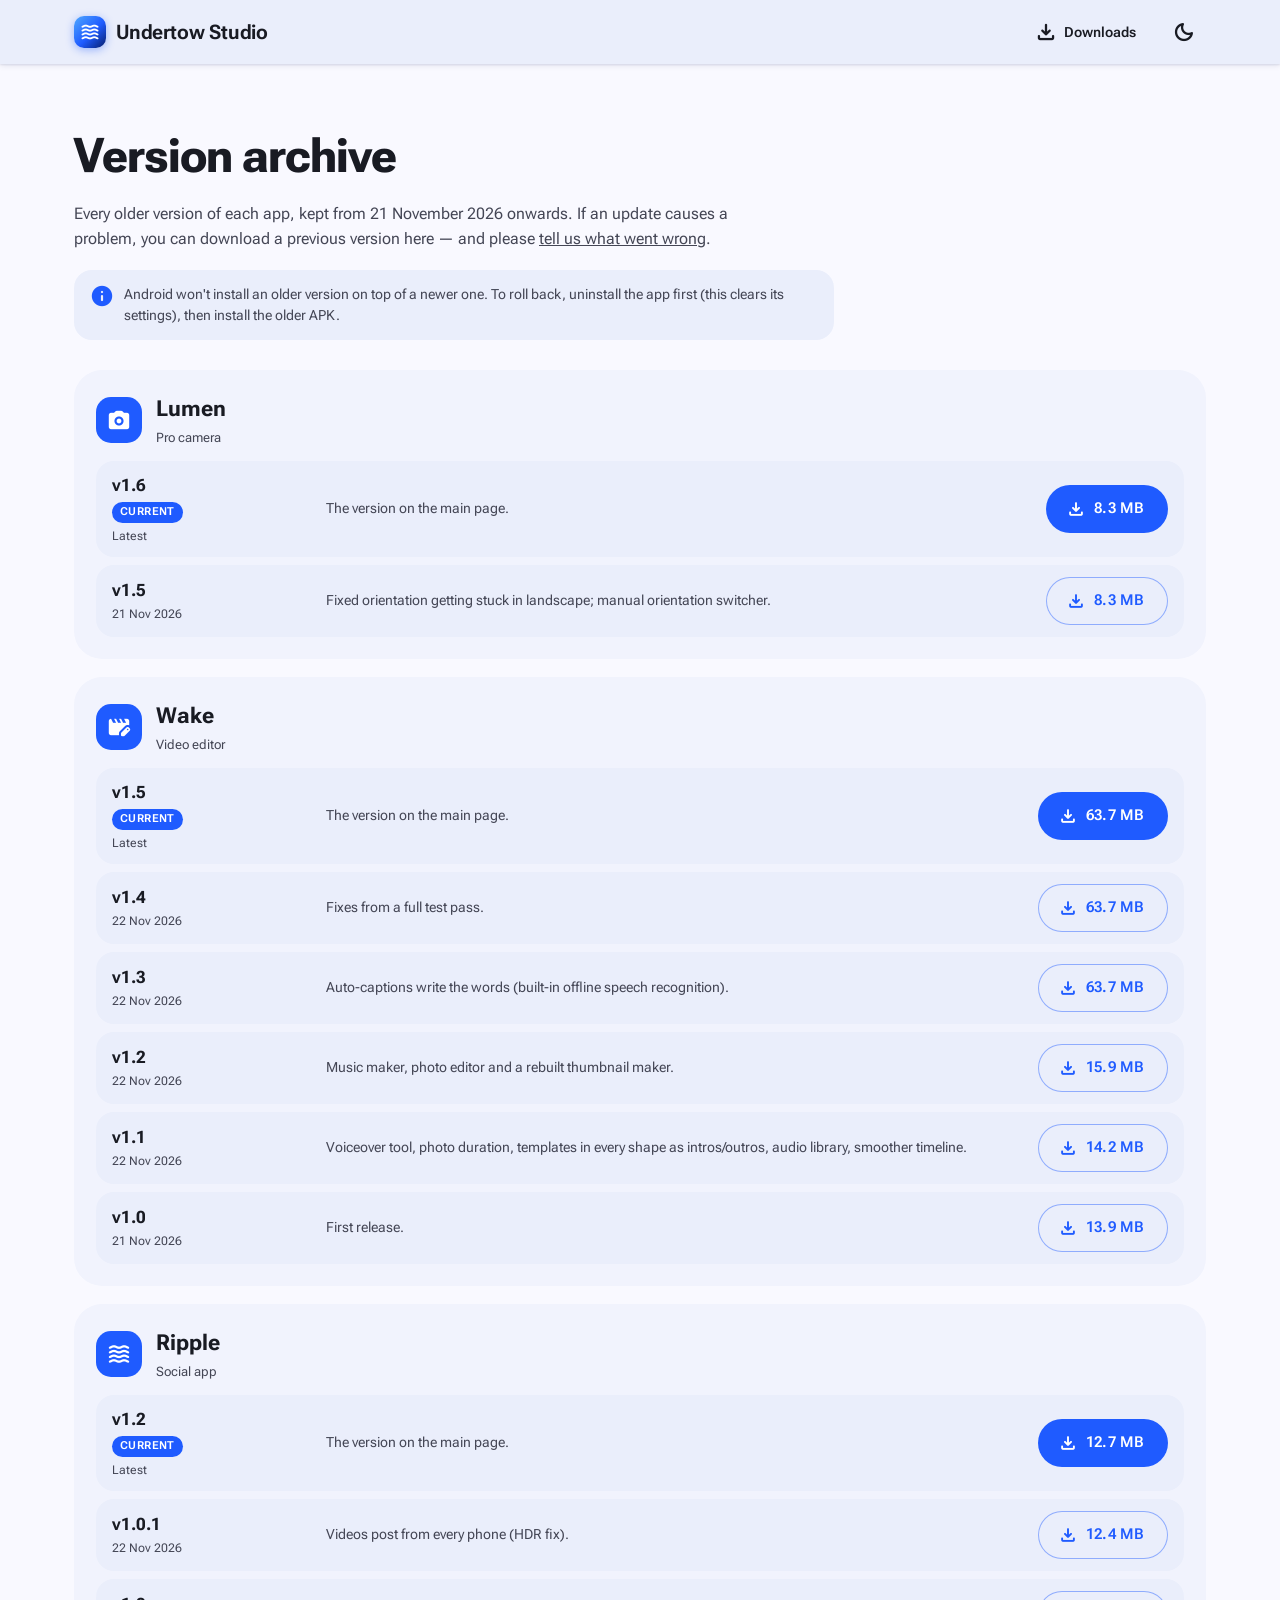
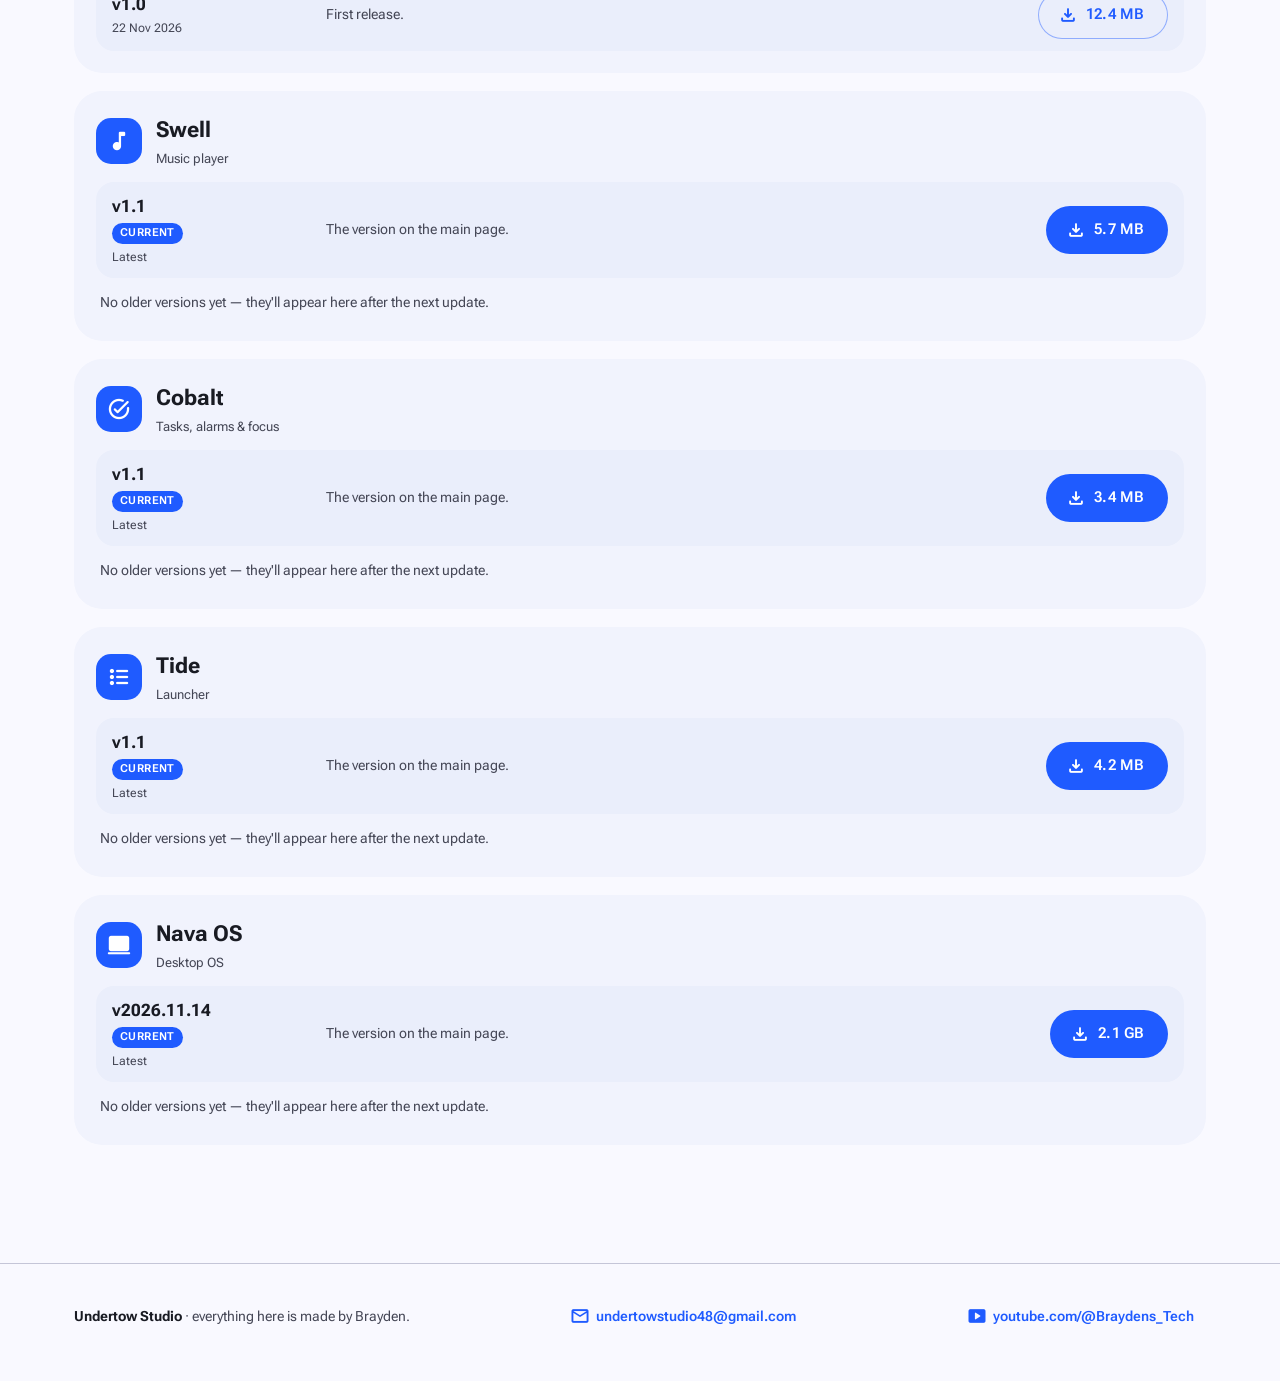
==== archive.html @ 0c1b463b "Ripple 1.2: works with Sonar (stickers, channels, Open in Sonar, Sonar message types), beta features" ====
<!doctype html>
<html lang="en">
<head>
<meta charset="utf-8">
<meta name="viewport" content="width=device-width, initial-scale=1">
<link rel="icon" href="favicon.ico" sizes="48x48">
<link rel="icon" type="image/png" sizes="192x192" href="icon-192.png">
<link rel="apple-touch-icon" href="apple-touch-icon.png">
<meta name="theme-color" content="#1f5bff">
<link rel="preconnect" href="https://fonts.googleapis.com">
<link rel="preconnect" href="https://fonts.gstatic.com" crossorigin>
<link href="https://fonts.googleapis.com/css2?family=Roboto+Flex:opsz,wght@8..144,300..800&family=Material+Symbols+Rounded:opsz,wght,FILL,GRAD@24,500,0..1,0&display=swap" rel="stylesheet">
<title>Version archive · Undertow Studio</title>
<meta name="description" content="Every older version of Undertow Studio's apps by Brayden — download a previous release if you need to roll back.">
<style>
/* ---------- Material 3 blue tokens ---------- */
:root{
  --primary:#1f5bff; --on-primary:#ffffff;
  --primary-container:#dbe1ff; --on-primary-container:#00174b;
  --secondary-container:#dce2f9; --on-secondary-container:#141b2c;
  --tertiary:#00658f;
  --surface:#f9f9ff; --surface-1:#f1f3fd; --surface-2:#eaeefb; --surface-3:#e3e8f8;
  --on-surface:#191b23; --on-surface-variant:#444655;
  --outline:#757687; --outline-variant:#c5c6d8;
  --scrim:rgba(0,10,40,.45);
  --shadow:0 1px 2px rgba(0,20,80,.10),0 2px 6px rgba(0,20,80,.08);
  --shadow-hi:0 6px 14px rgba(0,30,110,.14),0 18px 40px rgba(0,30,110,.12);
  --hero-a:#071e6b; --hero-b:#1f5bff; --hero-c:#4fa8ff;
  --ease:cubic-bezier(.2,0,0,1); --ease-emph:cubic-bezier(.05,.7,.1,1);
  color-scheme:light;
}
@media (prefers-color-scheme:dark){
  :root:not([data-theme="light"]){
    --primary:#b4c5ff; --on-primary:#002a78;
    --primary-container:#003ea8; --on-primary-container:#dbe1ff;
    --secondary-container:#3c4356; --on-secondary-container:#dce2f9;
    --tertiary:#7fd0ff;
    --surface:#11131b; --surface-1:#191b24; --surface-2:#1e2029; --surface-3:#282a34;
    --on-surface:#e2e2ee; --on-surface-variant:#c5c6d8;
    --outline:#8f90a2; --outline-variant:#444655;
    --scrim:rgba(0,0,0,.6);
    --shadow:0 1px 2px rgba(0,0,0,.4),0 2px 6px rgba(0,0,0,.3);
    --shadow-hi:0 8px 18px rgba(0,0,0,.45),0 20px 44px rgba(0,0,0,.35);
    --hero-a:#020b2e; --hero-b:#0f3bb8; --hero-c:#2a78e0;
    color-scheme:dark;
  }
}
:root[data-theme="dark"]{
  --primary:#b4c5ff; --on-primary:#002a78;
  --primary-container:#003ea8; --on-primary-container:#dbe1ff;
  --secondary-container:#3c4356; --on-secondary-container:#dce2f9;
  --tertiary:#7fd0ff;
  --surface:#11131b; --surface-1:#191b24; --surface-2:#1e2029; --surface-3:#282a34;
  --on-surface:#e2e2ee; --on-surface-variant:#c5c6d8;
  --outline:#8f90a2; --outline-variant:#444655;
  --scrim:rgba(0,0,0,.6);
  --shadow:0 1px 2px rgba(0,0,0,.4),0 2px 6px rgba(0,0,0,.3);
  --shadow-hi:0 8px 18px rgba(0,0,0,.45),0 20px 44px rgba(0,0,0,.35);
  --hero-a:#020b2e; --hero-b:#0f3bb8; --hero-c:#2a78e0;
  color-scheme:dark;
}

*{box-sizing:border-box;margin:0;padding:0}
html{scroll-behavior:smooth}
body{
  font-family:"Roboto Flex",system-ui,-apple-system,"Segoe UI",Roboto,sans-serif;
  background:var(--surface); color:var(--on-surface);
  line-height:1.5; -webkit-font-smoothing:antialiased;
  transition:background-color .4s var(--ease),color .4s var(--ease);
  overflow-x:hidden;
}
a{color:inherit}
.ms{font-family:"Material Symbols Rounded";font-weight:normal;font-style:normal;font-size:24px;line-height:1;
  display:inline-block;letter-spacing:normal;text-transform:none;white-space:nowrap;direction:ltr;
  font-variation-settings:"FILL" 0,"wght" 500,"opsz" 24;-webkit-font-smoothing:antialiased;user-select:none}
.ms.fill{font-variation-settings:"FILL" 1,"wght" 500,"opsz" 24}
.wrap{max-width:1180px;margin:0 auto;padding:0 24px}

/* ---------- Top app bar ---------- */
.appbar{position:fixed;inset:0 0 auto 0;z-index:20;height:64px;display:flex;align-items:center;
  transition:background-color .3s var(--ease),box-shadow .3s var(--ease),color .3s var(--ease);color:#fff}
.appbar.scrolled{background:var(--surface-2);color:var(--on-surface);box-shadow:var(--shadow)}
.appbar .wrap{display:flex;align-items:center;gap:12px;width:100%}
.brand{display:flex;align-items:center;gap:10px;font-weight:650;font-size:20px;letter-spacing:-.2px;text-decoration:none}
.brand-dot{width:32px;height:32px;border-radius:10px;background:linear-gradient(135deg,#4fa8ff,#1f5bff 55%,#071e6b);
  display:grid;place-items:center;color:#fff;box-shadow:0 2px 8px rgba(31,91,255,.4)}
.brand-dot .ms{font-size:20px}
.spacer{flex:1}
.icon-btn{width:44px;height:44px;border-radius:50%;border:0;background:transparent;color:inherit;cursor:pointer;
  display:grid;place-items:center;position:relative;overflow:hidden;transition:background-color .2s var(--ease)}
.icon-btn:hover{background:color-mix(in srgb,currentColor 10%,transparent)}
.icon-btn:focus-visible{outline:2px solid currentColor;outline-offset:2px}
.icon-btn .ms{transition:transform .5s var(--ease-emph)}
.icon-btn:active .ms{transform:rotate(-40deg) scale(.9)}

/* ---------- Hero ---------- */
.hero{position:relative;overflow:hidden;color:#fff;padding:136px 0 120px;
  background:linear-gradient(140deg,var(--hero-a),var(--hero-b) 58%,var(--hero-c));
  border-radius:0 0 40px 40px}
.blob{position:absolute;border-radius:50%;filter:blur(60px);opacity:.55;will-change:transform}
.blob.b1{width:420px;height:420px;background:#4fa8ff;top:-120px;right:-80px;animation:float1 16s var(--ease) infinite alternate}
.blob.b2{width:320px;height:320px;background:#7fe3ff;bottom:-140px;left:8%;opacity:.35;animation:float2 19s var(--ease) infinite alternate}
.blob.b3{width:260px;height:260px;background:#3d2bff;top:30%;left:45%;opacity:.3;animation:float3 22s var(--ease) infinite alternate}
@keyframes float1{to{transform:translate(-90px,70px) scale(1.15)}}
@keyframes float2{to{transform:translate(120px,-50px) scale(1.2)}}
@keyframes float3{to{transform:translate(-140px,40px) scale(.85)}}
.hero .wrap{position:relative}
.eyebrow{display:inline-flex;align-items:center;gap:8px;padding:6px 14px 6px 10px;border-radius:999px;
  background:rgba(255,255,255,.14);backdrop-filter:blur(10px);-webkit-backdrop-filter:blur(10px);
  border:1px solid rgba(255,255,255,.22);font-size:14px;font-weight:500}
.eyebrow .ms{font-size:18px}
.hero h1{font-size:clamp(40px,7vw,72px);line-height:1.04;letter-spacing:-1.5px;font-weight:700;margin:22px 0 16px;max-width:800px}
.hero h1 span{background:linear-gradient(90deg,#fff,#bfe2ff 60%,#7fe3ff);-webkit-background-clip:text;background-clip:text;color:transparent}
.hero p{font-size:clamp(17px,2.2vw,20px);max-width:620px;opacity:.88}
.hero-actions{display:flex;flex-wrap:wrap;gap:12px;margin-top:32px}
.stats{display:flex;flex-wrap:wrap;gap:12px 32px;margin-top:44px;font-size:14px;opacity:.9}
.stats b{display:block;font-size:28px;font-weight:700;letter-spacing:-.5px}

/* entrance animation */
.rise{opacity:0;transform:translateY(24px);animation:rise .9s var(--ease-emph) forwards}
@keyframes rise{to{opacity:1;transform:none}}
.d1{animation-delay:.05s}.d2{animation-delay:.15s}.d3{animation-delay:.25s}.d4{animation-delay:.35s}.d5{animation-delay:.45s}

/* ---------- Buttons ---------- */
.btn{--bg:var(--primary);--fg:var(--on-primary);position:relative;overflow:hidden;display:inline-flex;align-items:center;justify-content:center;gap:8px;
  height:48px;padding:0 24px 0 20px;border-radius:999px;border:0;cursor:pointer;text-decoration:none;
  background:var(--bg);color:var(--fg);font:inherit;font-size:15px;font-weight:600;letter-spacing:.1px;
  transition:box-shadow .25s var(--ease),transform .25s var(--ease),background-color .25s var(--ease);-webkit-tap-highlight-color:transparent}
.btn:hover{box-shadow:var(--shadow-hi);transform:translateY(-1px)}
.btn:active{transform:scale(.97)}
.btn:focus-visible{outline:3px solid var(--primary);outline-offset:3px}
.btn .ms{font-size:20px}
.btn.light{--bg:#fff;--fg:#0b2d9e}
.btn.glass{--bg:rgba(255,255,255,.14);--fg:#fff;border:1px solid rgba(255,255,255,.3);backdrop-filter:blur(10px);-webkit-backdrop-filter:blur(10px)}
.btn.tonal{--bg:var(--secondary-container);--fg:var(--on-secondary-container)}
.btn.text{--bg:transparent;--fg:var(--primary);padding:0 14px}
.btn.text:hover{box-shadow:none;background:color-mix(in srgb,var(--primary) 10%,transparent)}
.ripple{position:absolute;border-radius:50%;transform:scale(0);background:currentColor;opacity:.25;pointer-events:none;animation:ripple .6s var(--ease) forwards}
@keyframes ripple{to{transform:scale(2.6);opacity:0}}

/* ---------- Section + chips ---------- */
main{padding:56px 0 40px}
.section-head{display:flex;flex-wrap:wrap;align-items:flex-end;justify-content:space-between;gap:20px;margin-bottom:28px}
.section-head h2{font-size:clamp(28px,4vw,36px);letter-spacing:-.6px;font-weight:700}
.section-head p{color:var(--on-surface-variant);margin-top:4px}
.chips{display:flex;flex-wrap:wrap;gap:8px}
.chip{position:relative;overflow:hidden;display:inline-flex;align-items:center;gap:6px;height:36px;padding:0 16px;border-radius:10px;
  border:1px solid var(--outline-variant);background:transparent;color:var(--on-surface-variant);font:inherit;font-size:14px;font-weight:550;cursor:pointer;
  transition:all .3s var(--ease)}
.chip .ms{font-size:18px;width:0;margin-left:-6px;opacity:0;transition:all .3s var(--ease)}
.chip:hover{background:var(--surface-2)}
.chip[aria-pressed="true"]{background:var(--secondary-container);color:var(--on-secondary-container);border-color:transparent;padding-left:10px}
.chip[aria-pressed="true"] .ms{width:18px;margin-left:0;opacity:1}
.chip:focus-visible{outline:2px solid var(--primary);outline-offset:2px}

/* ---------- Category groups ---------- */
.group{margin-bottom:48px;transition:opacity .35s var(--ease),transform .35s var(--ease)}
.group.hide{display:none}
.group.fade{opacity:0;transform:translateY(12px)}
.group-title{display:flex;align-items:center;gap:12px;margin-bottom:6px}
.group-title .ic{width:40px;height:40px;border-radius:12px;display:grid;place-items:center;background:var(--primary-container);color:var(--on-primary-container)}
.group-title h3{font-size:22px;font-weight:650;letter-spacing:-.2px}
.group-desc{color:var(--on-surface-variant);margin:0 0 20px 52px;max-width:720px}

.grid{display:grid;grid-template-columns:repeat(auto-fill,minmax(min(100%,340px),1fr));gap:20px}

/* ---------- Cards ---------- */
.card{position:relative;display:flex;flex-direction:column;background:var(--surface-1);border-radius:28px;padding:24px;
  border:1px solid color-mix(in srgb,var(--outline-variant) 50%,transparent);
  box-shadow:var(--shadow);overflow:hidden;
  opacity:0;transform:translateY(32px) scale(.98);
  transition:opacity .7s var(--ease-emph),transform .7s var(--ease-emph),box-shadow .35s var(--ease),background-color .35s var(--ease)}
.card.in{opacity:1;transform:none}
.card.in:hover{box-shadow:var(--shadow-hi);transform:translateY(-4px);background:var(--surface-2)}
.card::before{content:"";position:absolute;inset:0 0 auto 0;height:120px;opacity:.9;pointer-events:none;
  background:radial-gradient(120% 100% at 0% 0%,color-mix(in srgb,var(--accent) 22%,transparent),transparent 70%)}
.card-top{display:flex;gap:16px;align-items:center;position:relative}
.app-icon{width:72px;height:72px;flex:none;border-radius:22px;overflow:hidden;box-shadow:0 6px 16px color-mix(in srgb,var(--accent) 35%,transparent);
  transition:transform .6s var(--ease-emph)}
.card:hover .app-icon{transform:rotate(-6deg) scale(1.06)}
.app-icon svg{display:block;width:100%;height:100%}
.card h4{font-size:24px;font-weight:700;letter-spacing:-.3px;line-height:1.15}
.byline{display:inline-flex;align-items:center;gap:6px;margin-top:6px;padding:3px 10px 3px 4px;border-radius:999px;
  background:var(--primary-container);color:var(--on-primary-container);font-size:12.5px;font-weight:600}
.byline .av{width:20px;height:20px;border-radius:50%;display:grid;place-items:center;background:var(--primary);color:var(--on-primary);font-size:11px;font-weight:800}
.tagline{position:relative;margin-top:18px;font-size:16px;font-weight:550}
.desc{position:relative;margin-top:8px;color:var(--on-surface-variant);font-size:15px}
.meta{position:relative;display:flex;flex-wrap:wrap;gap:8px;margin-top:16px}
.tag{display:inline-flex;align-items:center;gap:5px;height:28px;padding:0 10px;border-radius:8px;border:1px solid var(--outline-variant);
  font-size:12.5px;font-weight:550;color:var(--on-surface-variant)}
.tag .ms{font-size:16px}

details.feat{position:relative;margin-top:16px;border-radius:16px;background:var(--surface-3);overflow:hidden}
details.feat summary{list-style:none;cursor:pointer;display:flex;align-items:center;gap:10px;padding:12px 16px;font-weight:600;font-size:14px;user-select:none}
details.feat summary::-webkit-details-marker{display:none}
details.feat summary .chev{margin-left:auto;transition:transform .35s var(--ease)}
details.feat[open] summary .chev{transform:rotate(180deg)}
details.feat summary:focus-visible{outline:2px solid var(--primary);outline-offset:-2px;border-radius:16px}
.feat-body{display:grid;grid-template-rows:0fr;transition:grid-template-rows .4s var(--ease)}
details.feat[open] .feat-body{grid-template-rows:1fr}
.feat-body>div{overflow:hidden}
.feat ul{list-style:none;padding:0 16px 14px;display:grid;gap:8px}
.feat li{display:flex;gap:10px;font-size:14px;color:var(--on-surface-variant)}
.feat li .ms{font-size:18px;color:var(--primary);flex:none;margin-top:1px}
.feat li b{color:var(--on-surface);font-weight:600}

.card-actions{position:relative;margin-top:auto;padding-top:20px;display:flex;flex-wrap:wrap;gap:8px;align-items:center}
.card-actions .btn{flex:1 1 auto}
.size{font-size:13px;color:var(--on-surface-variant);display:flex;align-items:center;gap:4px;margin-left:4px}
.size .ms{font-size:16px}


/* Nava live preview tile */
.preview{position:relative;display:flex;align-items:center;gap:14px;margin-top:16px;padding:10px 14px 10px 10px;border-radius:18px;text-decoration:none;
  background:var(--primary-container);color:var(--on-primary-container);transition:transform .35s var(--ease-emph),box-shadow .35s var(--ease)}
.preview:hover{transform:translateY(-2px);box-shadow:var(--shadow-hi)}
.preview:focus-visible{outline:3px solid var(--primary);outline-offset:3px}
.pv-screen{position:relative;flex:none;width:96px;height:60px;border-radius:10px;overflow:hidden;
  background:radial-gradient(at 15% 20%,#7ff0dc,transparent 55%),radial-gradient(at 85% 25%,#b69cf7,transparent 55%),radial-gradient(at 55% 100%,#5fd0e8,transparent 55%),#1b5f68}
.pv-screen span{position:absolute;background:rgba(255,255,255,.4);border:1px solid rgba(255,255,255,.6);backdrop-filter:blur(4px)}
.pv-bar{left:4px;right:4px;top:4px;height:7px;border-radius:4px}
.pv-win{left:14px;top:16px;width:46px;height:28px;border-radius:6px;animation:pvwin 4s var(--ease-emph) infinite}
.pv-dock{left:50%;bottom:4px;transform:translateX(-50%);display:flex;gap:2px;padding:2px 3px;border-radius:5px}
.pv-dock i{width:5px;height:5px;border-radius:2px;background:rgba(255,255,255,.9)}
@keyframes pvwin{0%,15%{transform:none}45%,65%{transform:translate(22px,-2px)}95%,100%{transform:none}}
.pv-text{display:flex;flex-direction:column;min-width:0}
.pv-text b{font-size:15px}
.pv-text small{font-size:12.5px;opacity:.8}
.pv-go{margin-left:auto;transition:transform .35s var(--ease-emph)}
.preview:hover .pv-go{transform:translate(2px,-2px)}
/* ---------- Help section ---------- */
.help{display:grid;grid-template-columns:repeat(auto-fit,minmax(min(100%,300px),1fr));gap:20px;margin-top:8px}
.help-card{background:var(--surface-2);border-radius:24px;padding:22px;opacity:0;transform:translateY(24px);transition:opacity .7s var(--ease-emph),transform .7s var(--ease-emph)}
.help-card.in{opacity:1;transform:none}
.help-card h4{display:flex;align-items:center;gap:10px;font-size:17px;margin-bottom:12px}
.help-card h4 .ms{color:var(--primary)}
.help-card ol{padding-left:20px;color:var(--on-surface-variant);font-size:14.5px;display:grid;gap:6px}
.help-card code{font-family:ui-monospace,"JetBrains Mono",monospace;font-size:13px;background:var(--surface-3);padding:1px 6px;border-radius:6px;color:var(--on-surface)}

footer{margin-top:40px;padding:36px 0 48px;border-top:1px solid var(--outline-variant);color:var(--on-surface-variant);font-size:14px}
footer .wrap{display:flex;flex-wrap:wrap;justify-content:space-between;gap:12px;align-items:center}
footer b{color:var(--on-surface)}
.yt-link{display:inline-flex;align-items:center;gap:6px;text-decoration:none;color:var(--primary);font-weight:600;border-radius:999px;padding:6px 12px;transition:background-color .2s var(--ease)}
.yt-link:hover{background:color-mix(in srgb,var(--primary) 10%,transparent)}
.yt-link .ms{font-size:20px}

/* ---------- Snackbar ---------- */
.snackbar{position:fixed;left:50%;bottom:24px;z-index:40;display:flex;align-items:center;gap:12px;min-height:48px;max-width:calc(100% - 32px);
  padding:12px 20px 12px 16px;border-radius:12px;background:#2e3038;color:#eff0fa;box-shadow:var(--shadow-hi);font-size:14.5px;
  transform:translate(-50%,140%);opacity:0;transition:transform .45s var(--ease-emph),opacity .3s var(--ease)}
.snackbar.show{transform:translate(-50%,0);opacity:1}
.snackbar .ms{color:#b4c5ff}

.to-top{position:fixed;right:20px;bottom:20px;z-index:30;width:56px;height:56px;border-radius:16px;border:0;cursor:pointer;
  background:var(--primary-container);color:var(--on-primary-container);box-shadow:var(--shadow-hi);display:grid;place-items:center;
  transform:scale(0) rotate(-90deg);transition:transform .4s var(--ease-emph)}
.to-top.show{transform:none}
.to-top:hover{filter:brightness(1.05)}

@media (max-width:600px){
  .wrap{padding:0 16px}
  .hero{padding:112px 0 84px;border-radius:0 0 28px 28px}
  .group-desc{margin-left:0}
  .card{padding:20px;border-radius:24px}
  .app-icon{width:60px;height:60px;border-radius:18px}
  .card h4{font-size:21px}
}
@media (prefers-reduced-motion:reduce){
  *,*::before,*::after{animation-duration:.01ms!important;animation-iteration-count:1!important;transition-duration:.01ms!important}
  .rise,.card,.help-card{opacity:1;transform:none}
}

/* ---------- Feedback ---------- */
details.feat.fb{background:var(--surface-2)}
details.feat.fb summary>.ms:first-child{color:var(--primary)}
.fb-form{display:grid;gap:10px;padding:0 16px 16px}
.fb-kinds{display:flex;gap:6px;flex-wrap:wrap}
.fb-chip{border:1px solid color-mix(in srgb,var(--on-surface-variant) 35%,transparent);border-radius:999px;padding:6px 12px;font:inherit;font-size:13px;font-weight:500;background:transparent;color:var(--on-surface);cursor:pointer;transition:background .2s,color .2s}
.fb-chip[aria-pressed="true"]{background:var(--primary);color:var(--on-primary);border-color:transparent}
.fb-form textarea,.fb-form input{width:100%;box-sizing:border-box;border-radius:12px;border:1px solid color-mix(in srgb,var(--on-surface-variant) 30%,transparent);background:var(--surface);color:var(--on-surface);padding:10px 12px;font:inherit;font-size:14px}
.fb-form textarea{min-height:96px;resize:vertical}
.fb-form textarea:focus,.fb-form input:focus{outline:2px solid var(--primary);outline-offset:0;border-color:transparent}
.fb-form .btn{justify-self:start}
.fb-note{font-size:12px;color:var(--on-surface-variant);line-height:1.45}
.fb-note a{color:var(--primary)}
/* ---------- App bar link ---------- */
.nav-link{display:inline-flex;align-items:center;gap:6px;padding:8px 14px;border-radius:999px;color:inherit;text-decoration:none;font-weight:600;font-size:14px;transition:background .2s}
.nav-link:hover{background:color-mix(in srgb,var(--primary) 12%,transparent)}
@media (max-width:520px){.nav-link .lbl{display:none}}
</style>
<style>
.arch{padding:120px 0 60px}
.arch h1{font-size:clamp(32px,5vw,48px);letter-spacing:-1px;margin-bottom:10px}
.arch .lead{color:var(--on-surface-variant);max-width:680px;line-height:1.55;margin-bottom:8px}
.arch .tip{display:flex;gap:10px;align-items:flex-start;background:var(--surface-2);border-radius:18px;padding:14px 16px;margin:18px 0 30px;color:var(--on-surface-variant);font-size:14px;line-height:1.5;max-width:760px}
.arch .tip .ms{color:var(--primary)}
.app{background:var(--surface-1);border-radius:28px;padding:22px;margin-bottom:18px}
.app-head{display:flex;gap:14px;align-items:center;margin-bottom:12px}
.app-head .ic{width:46px;height:46px;border-radius:15px;display:grid;place-items:center;background:var(--primary);color:var(--on-primary)}
.app-head h3{font-size:22px}
.app-head .kind{color:var(--on-surface-variant);font-size:13px}
.app ul{list-style:none;padding:0;display:grid;gap:8px}
.ver{display:grid;grid-template-columns:200px 1fr auto;gap:14px;align-items:center;background:var(--surface-2);border-radius:18px;padding:12px 16px}
.ver .v{display:flex;flex-direction:column;gap:2px}
.ver .v b{font-size:17px}
.ver .d{font-size:12px;color:var(--on-surface-variant)}
.ver .cur{align-self:flex-start;font-size:11px;font-weight:700;letter-spacing:.4px;text-transform:uppercase;background:var(--primary);color:var(--on-primary);border-radius:999px;padding:2px 8px;margin:2px 0}
.ver p{color:var(--on-surface-variant);font-size:14px}
.btn.ghost{background:transparent;color:var(--primary);box-shadow:inset 0 0 0 1px color-mix(in srgb,var(--primary) 45%,transparent)}
.empty{color:var(--on-surface-variant);font-size:14px;padding:6px 4px}
@media (max-width:640px){.ver{grid-template-columns:1fr}.ver .btn{justify-self:start}}
</style>
</head>
<body>
<header class="appbar scrolled" id="appbar">
  <div class="wrap">
    <a class="brand" href="index.html"><span class="brand-dot"><span class="ms fill">waves</span></span>Undertow Studio</a>
    <div class="spacer"></div>
    <a class="nav-link" href="index.html#downloads"><span class="ms">download</span><span class="lbl">Downloads</span></a>
    <button class="icon-btn" id="themeBtn" aria-label="Toggle dark mode" title="Toggle dark mode"><span class="ms" id="themeIcon">dark_mode</span></button>
  </div>
</header>
<main class="arch">
  <div class="wrap">
    <h1>Version archive</h1>
    <p class="lead">Every older version of each app, kept from 21 November 2026 onwards. If an update causes a problem, you can download a previous version here — and please <a href="mailto:undertowstudio48@gmail.com">tell us what went wrong</a>.</p>
    <div class="tip"><span class="ms fill">info</span><span>Android won't install an older version on top of a newer one. To roll back, uninstall the app first (this clears its settings), then install the older APK.</span></div>
    <section class="app">
      <div class="app-head"><span class="ic"><span class="ms fill">photo_camera</span></span><div><h3>Lumen</h3><span class="kind">Pro camera</span></div></div>
      <ul>
        <li class="ver">
          <div class="v"><b>v1.6</b><span class="cur">Current</span><span class="d">Latest</span></div>
          <p>The version on the main page.</p>
          <a class="btn dl" href="Lumen.apk" download><span class="ms">download</span>8.3 MB</a>
        </li>
        <li class="ver">
          <div class="v"><b>v1.5</b><span class="d">21 Nov 2026</span></div>
          <p>Fixed orientation getting stuck in landscape; manual orientation switcher.</p>
          <a class="btn ghost" href="archive/Lumen-1.5.apk" download><span class="ms">download</span>8.3 MB</a>
        </li>
      </ul>
    </section>
    <section class="app">
      <div class="app-head"><span class="ic"><span class="ms fill">movie_edit</span></span><div><h3>Wake</h3><span class="kind">Video editor</span></div></div>
      <ul>
        <li class="ver">
          <div class="v"><b>v1.5</b><span class="cur">Current</span><span class="d">Latest</span></div>
          <p>The version on the main page.</p>
          <a class="btn dl" href="Wake.apk" download><span class="ms">download</span>63.7 MB</a>
        </li>
        <li class="ver">
          <div class="v"><b>v1.4</b><span class="d">22 Nov 2026</span></div>
          <p>Fixes from a full test pass.</p>
          <a class="btn ghost" href="archive/Wake-1.4.apk" download><span class="ms">download</span>63.7 MB</a>
        </li>
        <li class="ver">
          <div class="v"><b>v1.3</b><span class="d">22 Nov 2026</span></div>
          <p>Auto-captions write the words (built-in offline speech recognition).</p>
          <a class="btn ghost" href="archive/Wake-1.3.apk" download><span class="ms">download</span>63.7 MB</a>
        </li>
        <li class="ver">
          <div class="v"><b>v1.2</b><span class="d">22 Nov 2026</span></div>
          <p>Music maker, photo editor and a rebuilt thumbnail maker.</p>
          <a class="btn ghost" href="archive/Wake-1.2.apk" download><span class="ms">download</span>15.9 MB</a>
        </li>
        <li class="ver">
          <div class="v"><b>v1.1</b><span class="d">22 Nov 2026</span></div>
          <p>Voiceover tool, photo duration, templates in every shape as intros/outros, audio library, smoother timeline.</p>
          <a class="btn ghost" href="archive/Wake-1.1.apk" download><span class="ms">download</span>14.2 MB</a>
        </li>
        <li class="ver">
          <div class="v"><b>v1.0</b><span class="d">21 Nov 2026</span></div>
          <p>First release.</p>
          <a class="btn ghost" href="archive/Wake-1.0.apk" download><span class="ms">download</span>13.9 MB</a>
        </li>
      </ul>
    </section>
    <section class="app">
      <div class="app-head"><span class="ic"><span class="ms fill">waves</span></span><div><h3>Ripple</h3><span class="kind">Social app</span></div></div>
      <ul>
        <li class="ver">
          <div class="v"><b>v1.2</b><span class="cur">Current</span><span class="d">Latest</span></div>
          <p>The version on the main page.</p>
          <a class="btn dl" href="Ripple.apk" download><span class="ms">download</span>12.7 MB</a>
        </li>
        <li class="ver">
          <div class="v"><b>v1.0.1</b><span class="d">22 Nov 2026</span></div>
          <p>Videos post from every phone (HDR fix).</p>
          <a class="btn ghost" href="archive/Ripple-1.0.1.apk" download><span class="ms">download</span>12.4 MB</a>
        </li>
        <li class="ver">
          <div class="v"><b>v1.0</b><span class="d">22 Nov 2026</span></div>
          <p>First release.</p>
          <a class="btn ghost" href="archive/Ripple-1.0.apk" download><span class="ms">download</span>12.4 MB</a>
        </li>
      </ul>
    </section>
    <section class="app">
      <div class="app-head"><span class="ic"><span class="ms fill">music_note</span></span><div><h3>Swell</h3><span class="kind">Music player</span></div></div>
      <ul>
        <li class="ver">
          <div class="v"><b>v1.1</b><span class="cur">Current</span><span class="d">Latest</span></div>
          <p>The version on the main page.</p>
          <a class="btn dl" href="Swell.apk" download><span class="ms">download</span>5.7 MB</a>
        </li>
        <li class="empty">No older versions yet — they'll appear here after the next update.</li>
      </ul>
    </section>
    <section class="app">
      <div class="app-head"><span class="ic"><span class="ms fill">task_alt</span></span><div><h3>Cobalt</h3><span class="kind">Tasks, alarms & focus</span></div></div>
      <ul>
        <li class="ver">
          <div class="v"><b>v1.1</b><span class="cur">Current</span><span class="d">Latest</span></div>
          <p>The version on the main page.</p>
          <a class="btn dl" href="Cobalt.apk" download><span class="ms">download</span>3.4 MB</a>
        </li>
        <li class="empty">No older versions yet — they'll appear here after the next update.</li>
      </ul>
    </section>
    <section class="app">
      <div class="app-head"><span class="ic"><span class="ms fill">format_list_bulleted</span></span><div><h3>Tide</h3><span class="kind">Launcher</span></div></div>
      <ul>
        <li class="ver">
          <div class="v"><b>v1.1</b><span class="cur">Current</span><span class="d">Latest</span></div>
          <p>The version on the main page.</p>
          <a class="btn dl" href="Tide.apk" download><span class="ms">download</span>4.2 MB</a>
        </li>
        <li class="empty">No older versions yet — they'll appear here after the next update.</li>
      </ul>
    </section>
    <section class="app">
      <div class="app-head"><span class="ic"><span class="ms fill">computer</span></span><div><h3>Nava OS</h3><span class="kind">Desktop OS</span></div></div>
      <ul>
        <li class="ver">
          <div class="v"><b>v2026.11.14</b><span class="cur">Current</span><span class="d">Latest</span></div>
          <p>The version on the main page.</p>
          <a class="btn dl" href="https://github.com/1tekno4884-sketch/undertow-studio/releases/download/nava-os-2026.11.14/nava-os-2026.11.14-x86_64.iso.xz" download><span class="ms">download</span>2.1 GB</a>
        </li>
        <li class="empty">No older versions yet — they'll appear here after the next update.</li>
      </ul>
    </section>
  </div>
</main>
<footer>
  <div class="wrap">
    <span><b>Undertow Studio</b> &middot; everything here is made by Brayden.</span>
    <a class="yt-link" href="mailto:undertowstudio48@gmail.com"><span class="ms">mail</span>undertowstudio48@gmail.com</a>
    <a class="yt-link" href="https://www.youtube.com/@Braydens_Tech" target="_blank" rel="noopener"><span class="ms fill">smart_display</span>youtube.com/@Braydens_Tech</a>
  </div>
</footer>
<script>
(function(){
  var root=document.documentElement, icon=document.getElementById('themeIcon');
  function store(k,v){try{if(v===undefined)return localStorage.getItem(k);localStorage.setItem(k,v)}catch(e){return null}}
  function isDark(){var t=root.getAttribute('data-theme');if(t)return t==='dark';return matchMedia('(prefers-color-scheme: dark)').matches}
  var saved=store('tekno-theme'); if(saved==='dark'||saved==='light')root.setAttribute('data-theme',saved);
  function sync(){icon.textContent=isDark()?'light_mode':'dark_mode'} sync();
  document.getElementById('themeBtn').addEventListener('click',function(){var d=!isDark();root.setAttribute('data-theme',d?'dark':'light');store('tekno-theme',d?'dark':'light');sync()});
})();
</script>
</body>
</html>
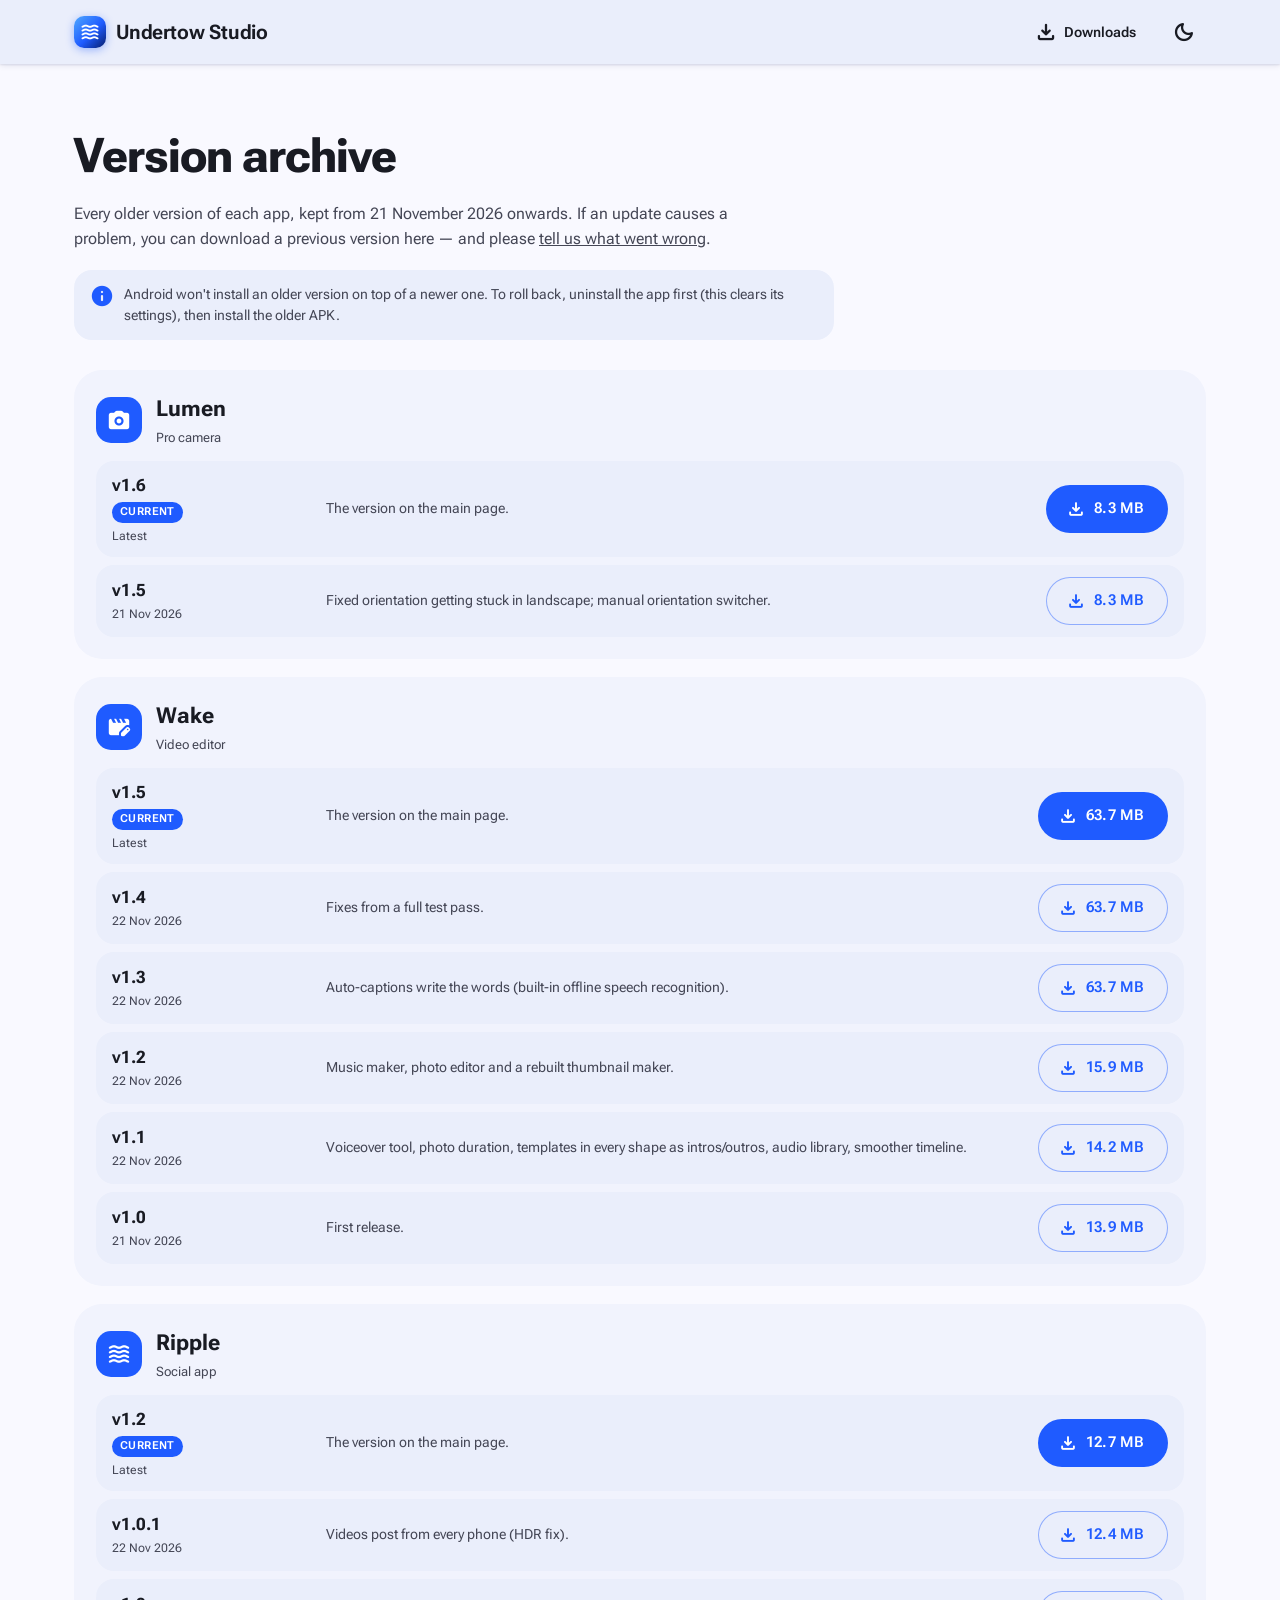
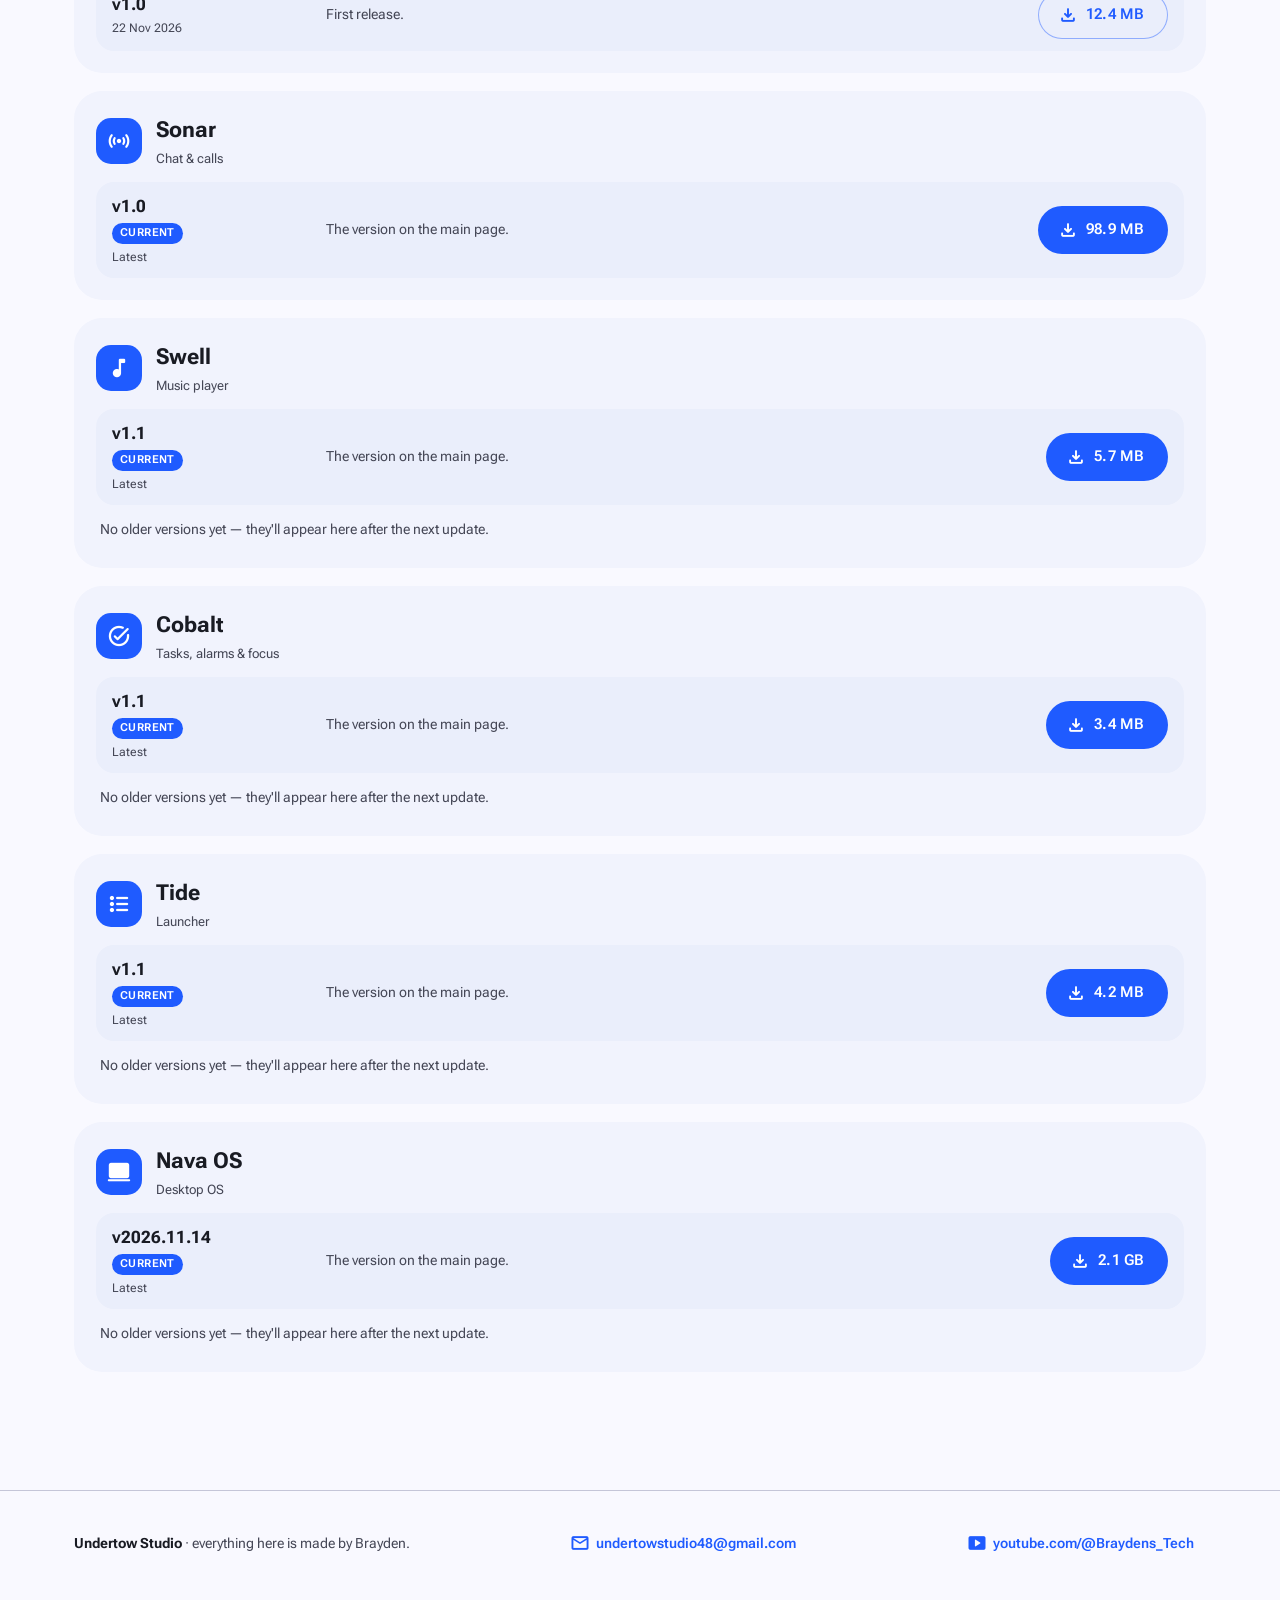
==== commit 638e88f0: "Add Sonar v1.0 (chat + calls for Ripple accounts, 98.9 MB, Sonar on the web link) Co-Authored-By: Cl" ====
--- a/archive.html
+++ b/archive.html
@@ -396,6 +396,16 @@
       </ul>
     </section>
     <section class="app">
+      <div class="app-head"><span class="ic"><span class="ms fill">sensors</span></span><div><h3>Sonar</h3><span class="kind">Chat &amp; calls</span></div></div>
+      <ul>
+        <li class="ver">
+          <div class="v"><b>v1.0</b><span class="cur">Current</span><span class="d">Latest</span></div>
+          <p>The version on the main page.</p>
+          <a class="btn dl" href="Sonar.apk" download><span class="ms">download</span>98.9 MB</a>
+        </li>
+      </ul>
+    </section>
+    <section class="app">
       <div class="app-head"><span class="ic"><span class="ms fill">music_note</span></span><div><h3>Swell</h3><span class="kind">Music player</span></div></div>
       <ul>
         <li class="ver">
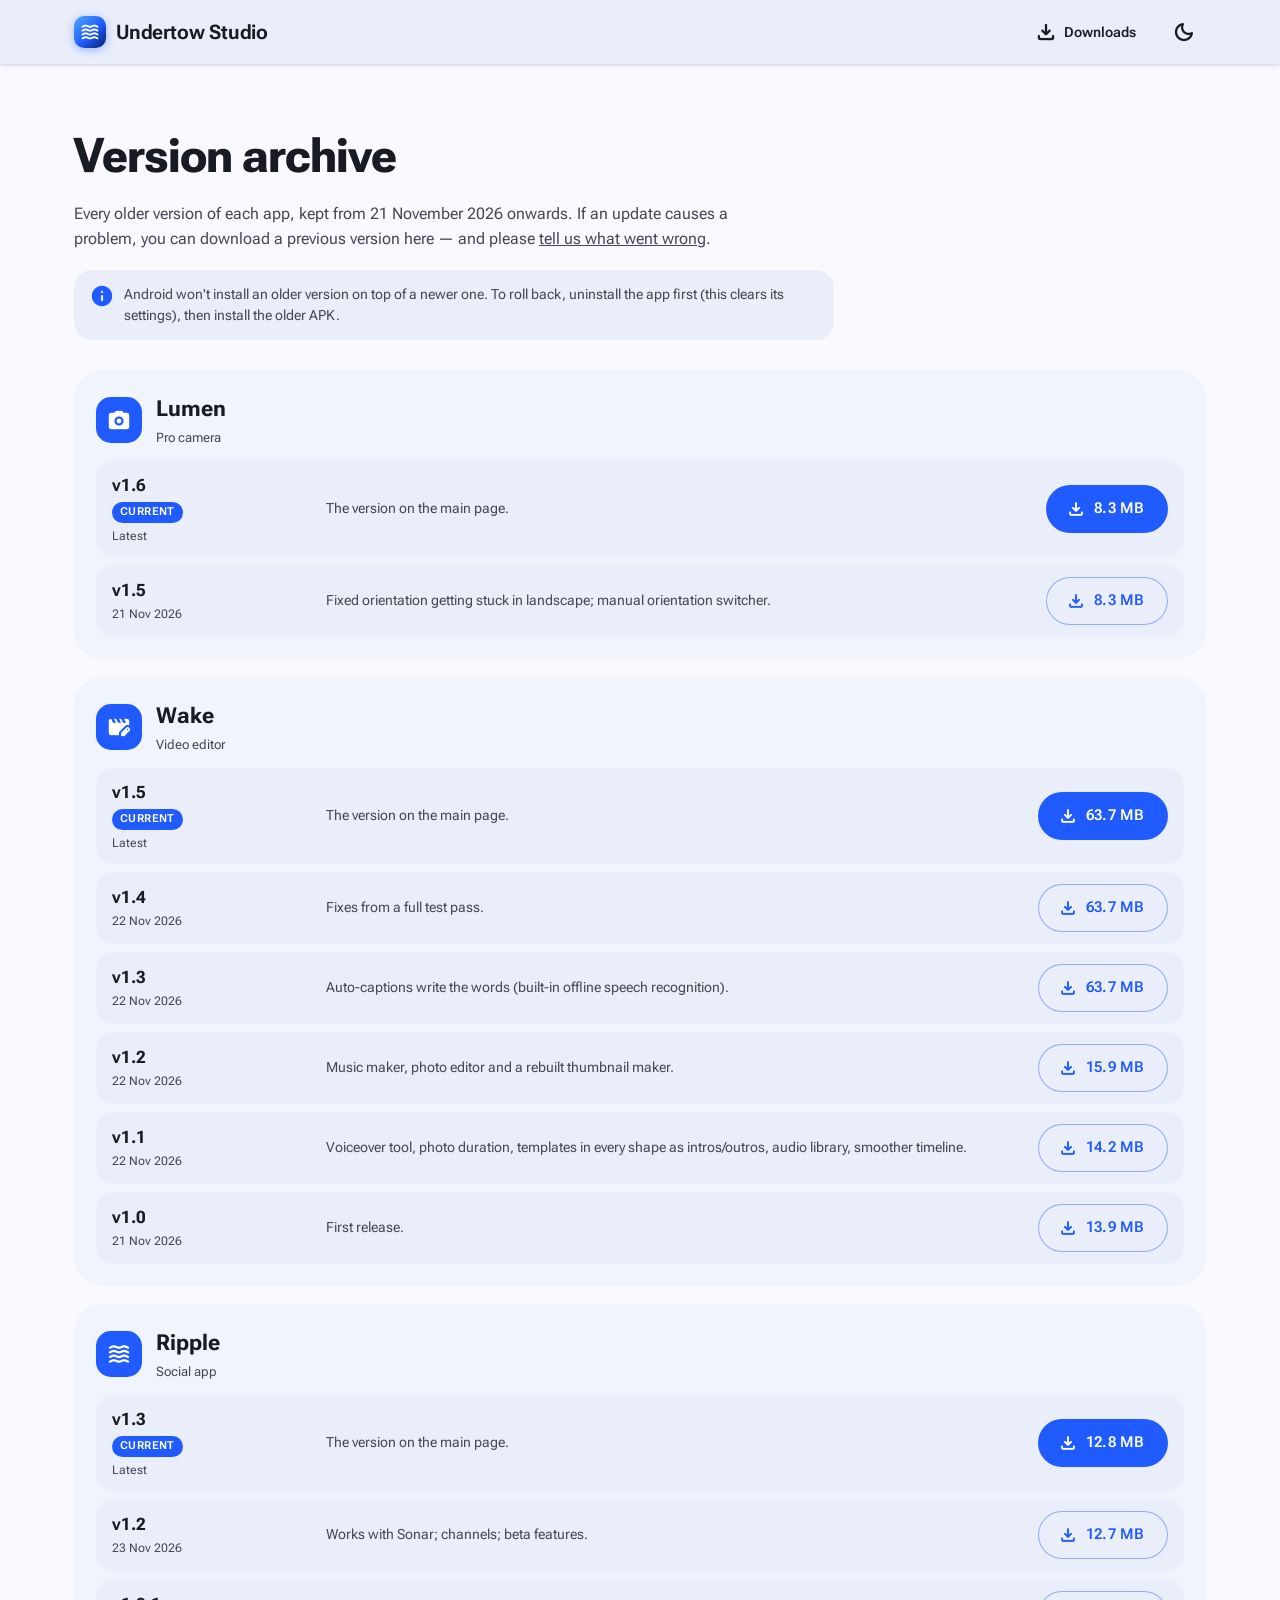
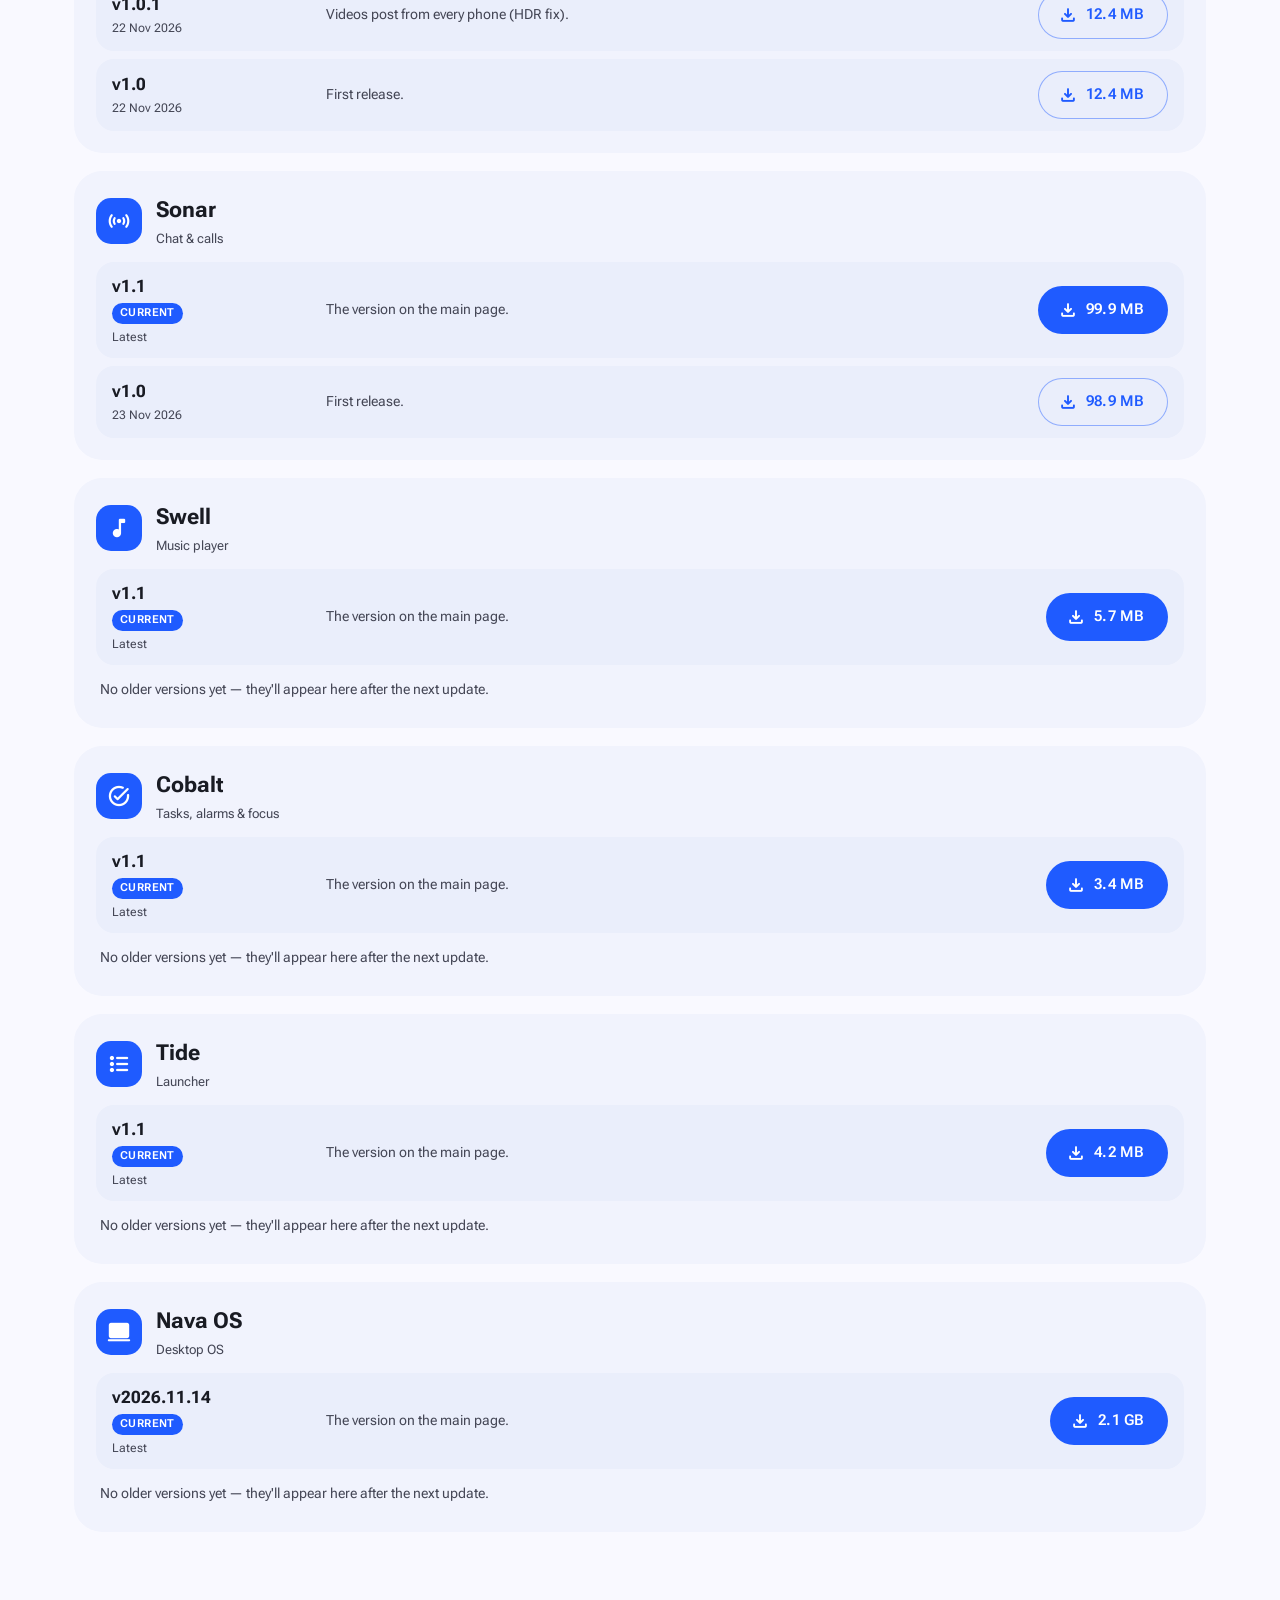
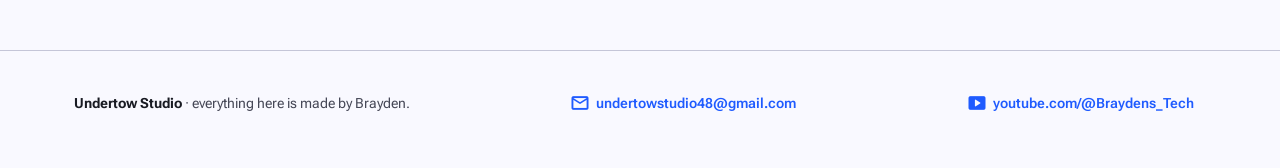
==== commit 37c13cf3: "Sonar 1.1 (download as GitHub Release asset; 1.0 archived) + Ripple 1.3 (1.2 archived) Co-Authored-B" ====
--- a/archive.html
+++ b/archive.html
@@ -379,9 +379,14 @@
       <div class="app-head"><span class="ic"><span class="ms fill">waves</span></span><div><h3>Ripple</h3><span class="kind">Social app</span></div></div>
       <ul>
         <li class="ver">
-          <div class="v"><b>v1.2</b><span class="cur">Current</span><span class="d">Latest</span></div>
-          <p>The version on the main page.</p>
-          <a class="btn dl" href="Ripple.apk" download><span class="ms">download</span>12.7 MB</a>
+          <div class="v"><b>v1.3</b><span class="cur">Current</span><span class="d">Latest</span></div>
+          <p>The version on the main page.</p>
+          <a class="btn dl" href="Ripple.apk" download><span class="ms">download</span>12.8 MB</a>
+        </li>
+        <li class="ver">
+          <div class="v"><b>v1.2</b><span class="d">23 Nov 2026</span></div>
+          <p>Works with Sonar; channels; beta features.</p>
+          <a class="btn ghost" href="archive/Ripple-1.2.apk" download><span class="ms">download</span>12.7 MB</a>
         </li>
         <li class="ver">
           <div class="v"><b>v1.0.1</b><span class="d">22 Nov 2026</span></div>
@@ -399,9 +404,14 @@
       <div class="app-head"><span class="ic"><span class="ms fill">sensors</span></span><div><h3>Sonar</h3><span class="kind">Chat &amp; calls</span></div></div>
       <ul>
         <li class="ver">
-          <div class="v"><b>v1.0</b><span class="cur">Current</span><span class="d">Latest</span></div>
-          <p>The version on the main page.</p>
-          <a class="btn dl" href="Sonar.apk" download><span class="ms">download</span>98.9 MB</a>
+          <div class="v"><b>v1.1</b><span class="cur">Current</span><span class="d">Latest</span></div>
+          <p>The version on the main page.</p>
+          <a class="btn dl" href="https://github.com/1tekno4884-sketch/undertow-studio/releases/download/sonar-1.1/Sonar.apk"><span class="ms">download</span>99.9 MB</a>
+        </li>
+        <li class="ver">
+          <div class="v"><b>v1.0</b><span class="d">23 Nov 2026</span></div>
+          <p>First release.</p>
+          <a class="btn ghost" href="archive/Sonar-1.0.apk" download><span class="ms">download</span>98.9 MB</a>
         </li>
       </ul>
     </section>
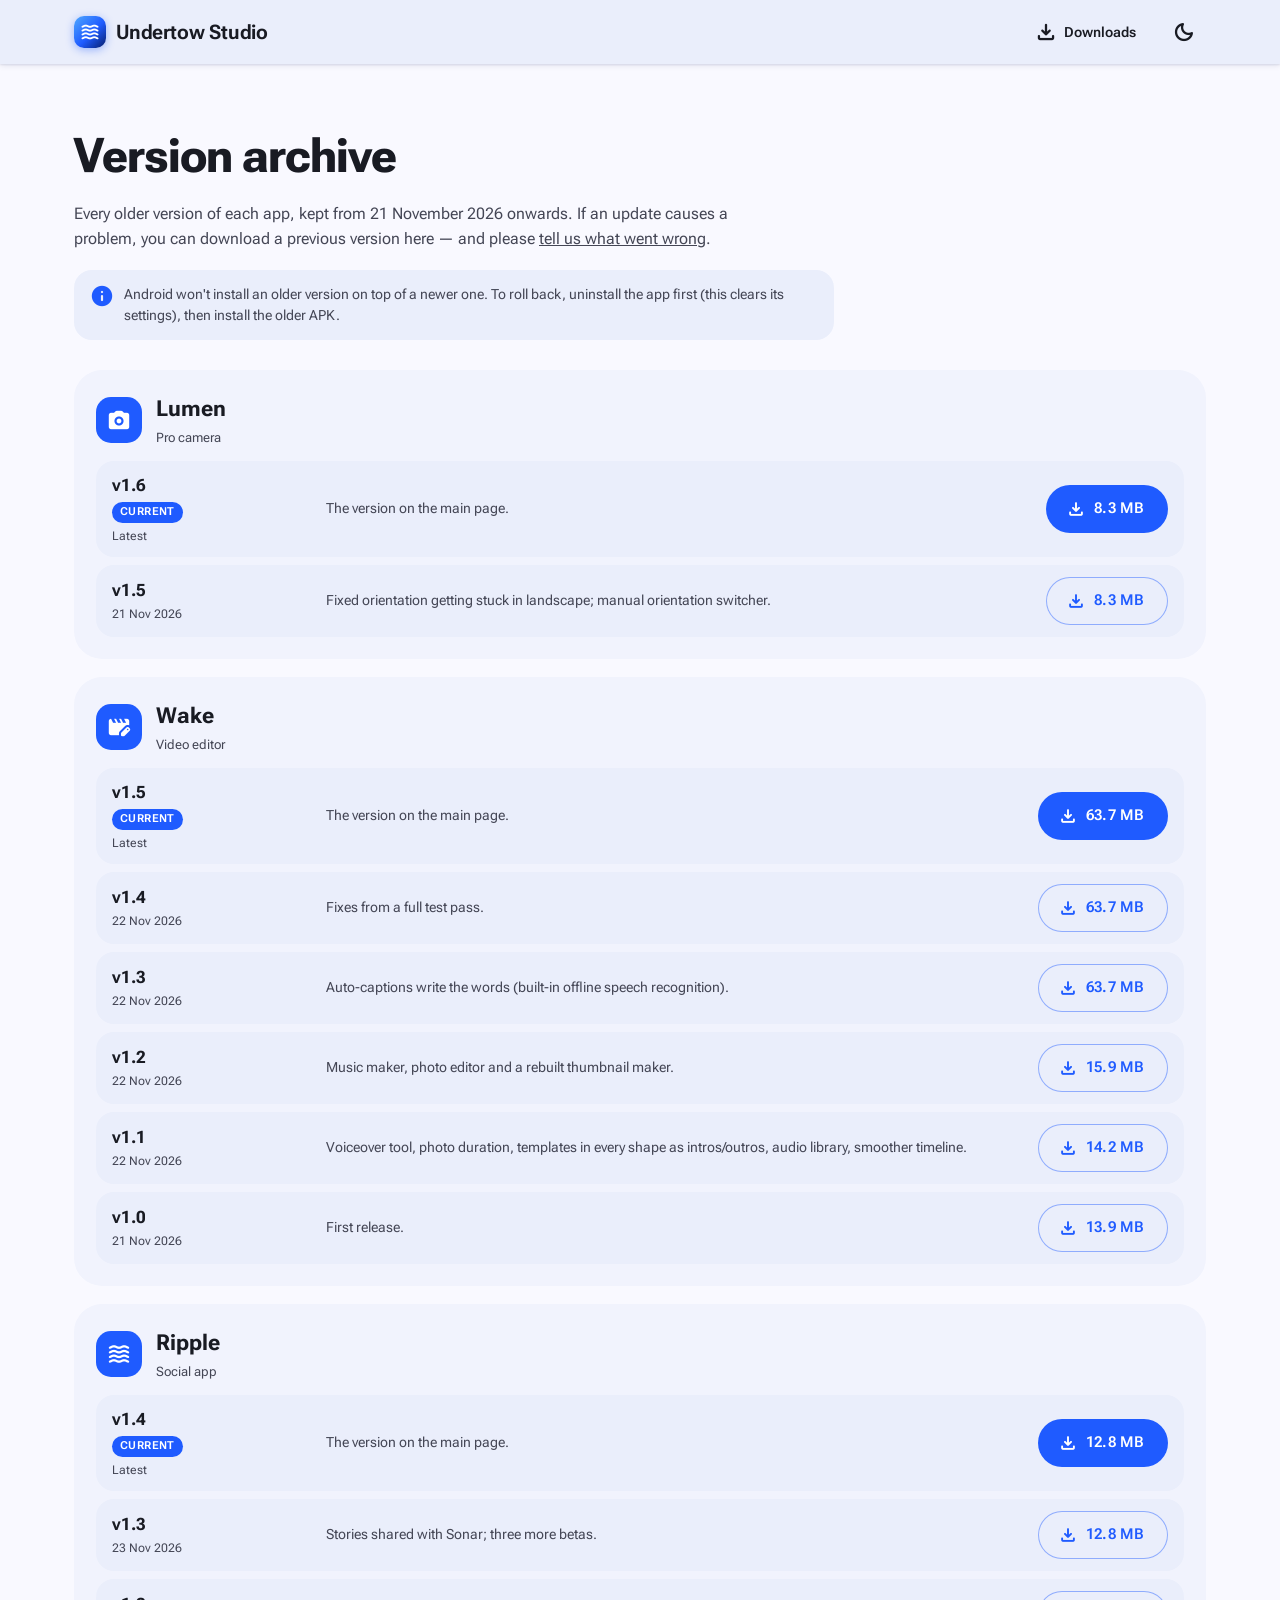
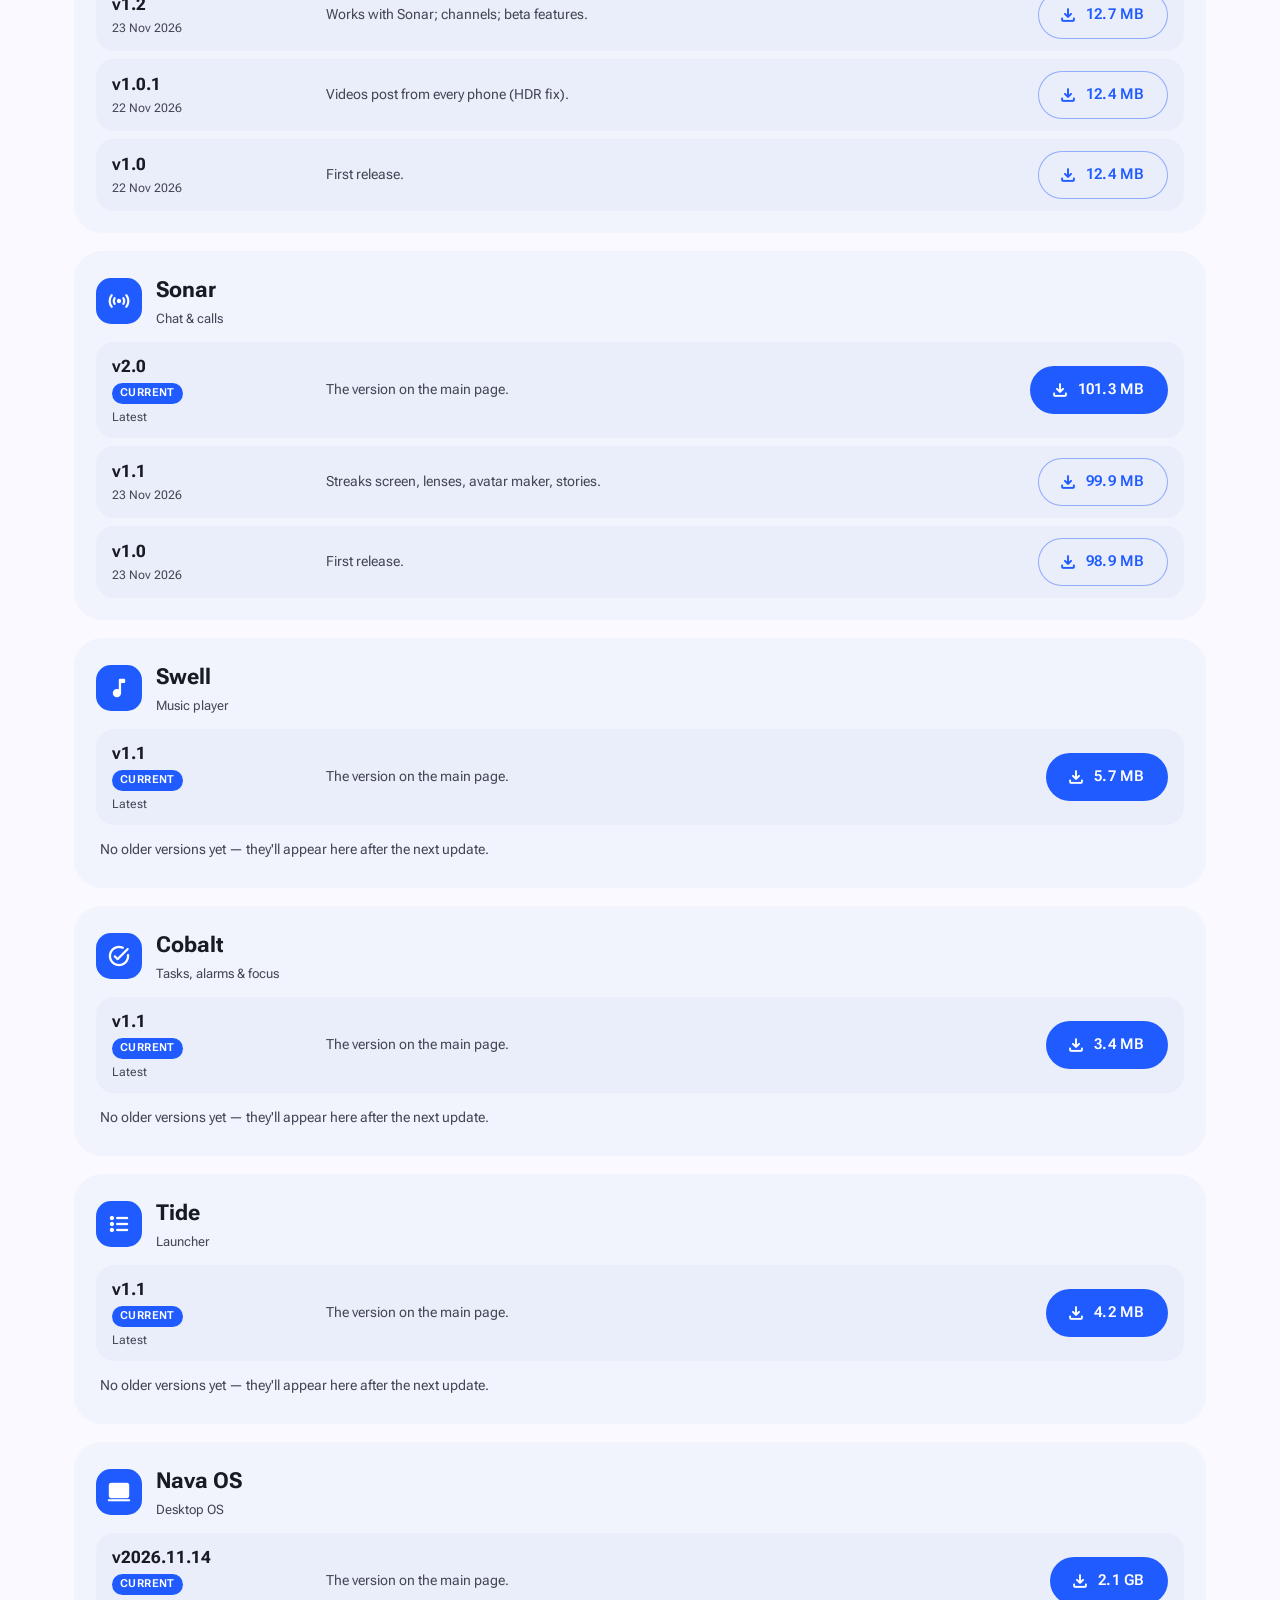
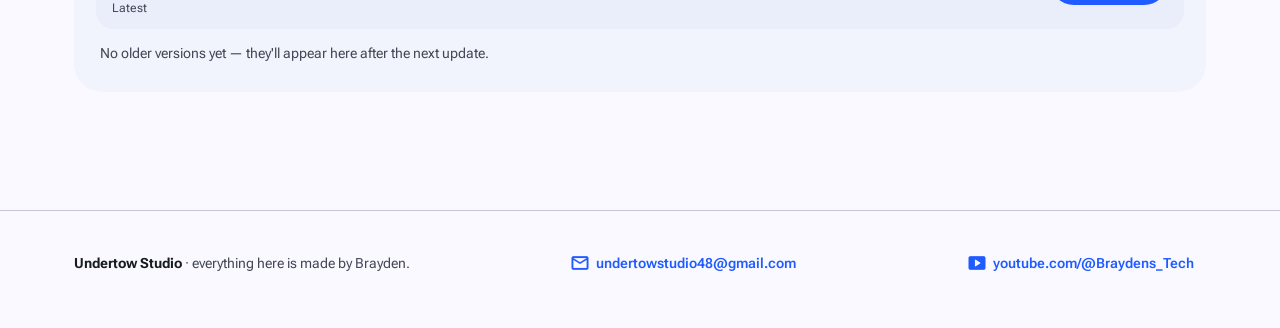
==== commit 7f1e895d: "Sonar 2.0 (GitHub Release asset sonar-2.0; 1.1 kept in archive) + Ripple 1.4 (1.3 archived)" ====
--- a/archive.html
+++ b/archive.html
@@ -379,9 +379,14 @@
       <div class="app-head"><span class="ic"><span class="ms fill">waves</span></span><div><h3>Ripple</h3><span class="kind">Social app</span></div></div>
       <ul>
         <li class="ver">
-          <div class="v"><b>v1.3</b><span class="cur">Current</span><span class="d">Latest</span></div>
+          <div class="v"><b>v1.4</b><span class="cur">Current</span><span class="d">Latest</span></div>
           <p>The version on the main page.</p>
           <a class="btn dl" href="Ripple.apk" download><span class="ms">download</span>12.8 MB</a>
+        </li>
+        <li class="ver">
+          <div class="v"><b>v1.3</b><span class="d">23 Nov 2026</span></div>
+          <p>Stories shared with Sonar; three more betas.</p>
+          <a class="btn ghost" href="archive/Ripple-1.3.apk" download><span class="ms">download</span>12.8 MB</a>
         </li>
         <li class="ver">
           <div class="v"><b>v1.2</b><span class="d">23 Nov 2026</span></div>
@@ -404,9 +409,14 @@
       <div class="app-head"><span class="ic"><span class="ms fill">sensors</span></span><div><h3>Sonar</h3><span class="kind">Chat &amp; calls</span></div></div>
       <ul>
         <li class="ver">
-          <div class="v"><b>v1.1</b><span class="cur">Current</span><span class="d">Latest</span></div>
-          <p>The version on the main page.</p>
-          <a class="btn dl" href="https://github.com/1tekno4884-sketch/undertow-studio/releases/download/sonar-1.1/Sonar.apk"><span class="ms">download</span>99.9 MB</a>
+          <div class="v"><b>v2.0</b><span class="cur">Current</span><span class="d">Latest</span></div>
+          <p>The version on the main page.</p>
+          <a class="btn dl" href="https://github.com/1tekno4884-sketch/undertow-studio/releases/download/sonar-2.0/Sonar.apk"><span class="ms">download</span>101.3 MB</a>
+        </li>
+        <li class="ver">
+          <div class="v"><b>v1.1</b><span class="d">23 Nov 2026</span></div>
+          <p>Streaks screen, lenses, avatar maker, stories.</p>
+          <a class="btn ghost" href="https://github.com/1tekno4884-sketch/undertow-studio/releases/download/sonar-1.1/Sonar.apk"><span class="ms">download</span>99.9 MB</a>
         </li>
         <li class="ver">
           <div class="v"><b>v1.0</b><span class="d">23 Nov 2026</span></div>
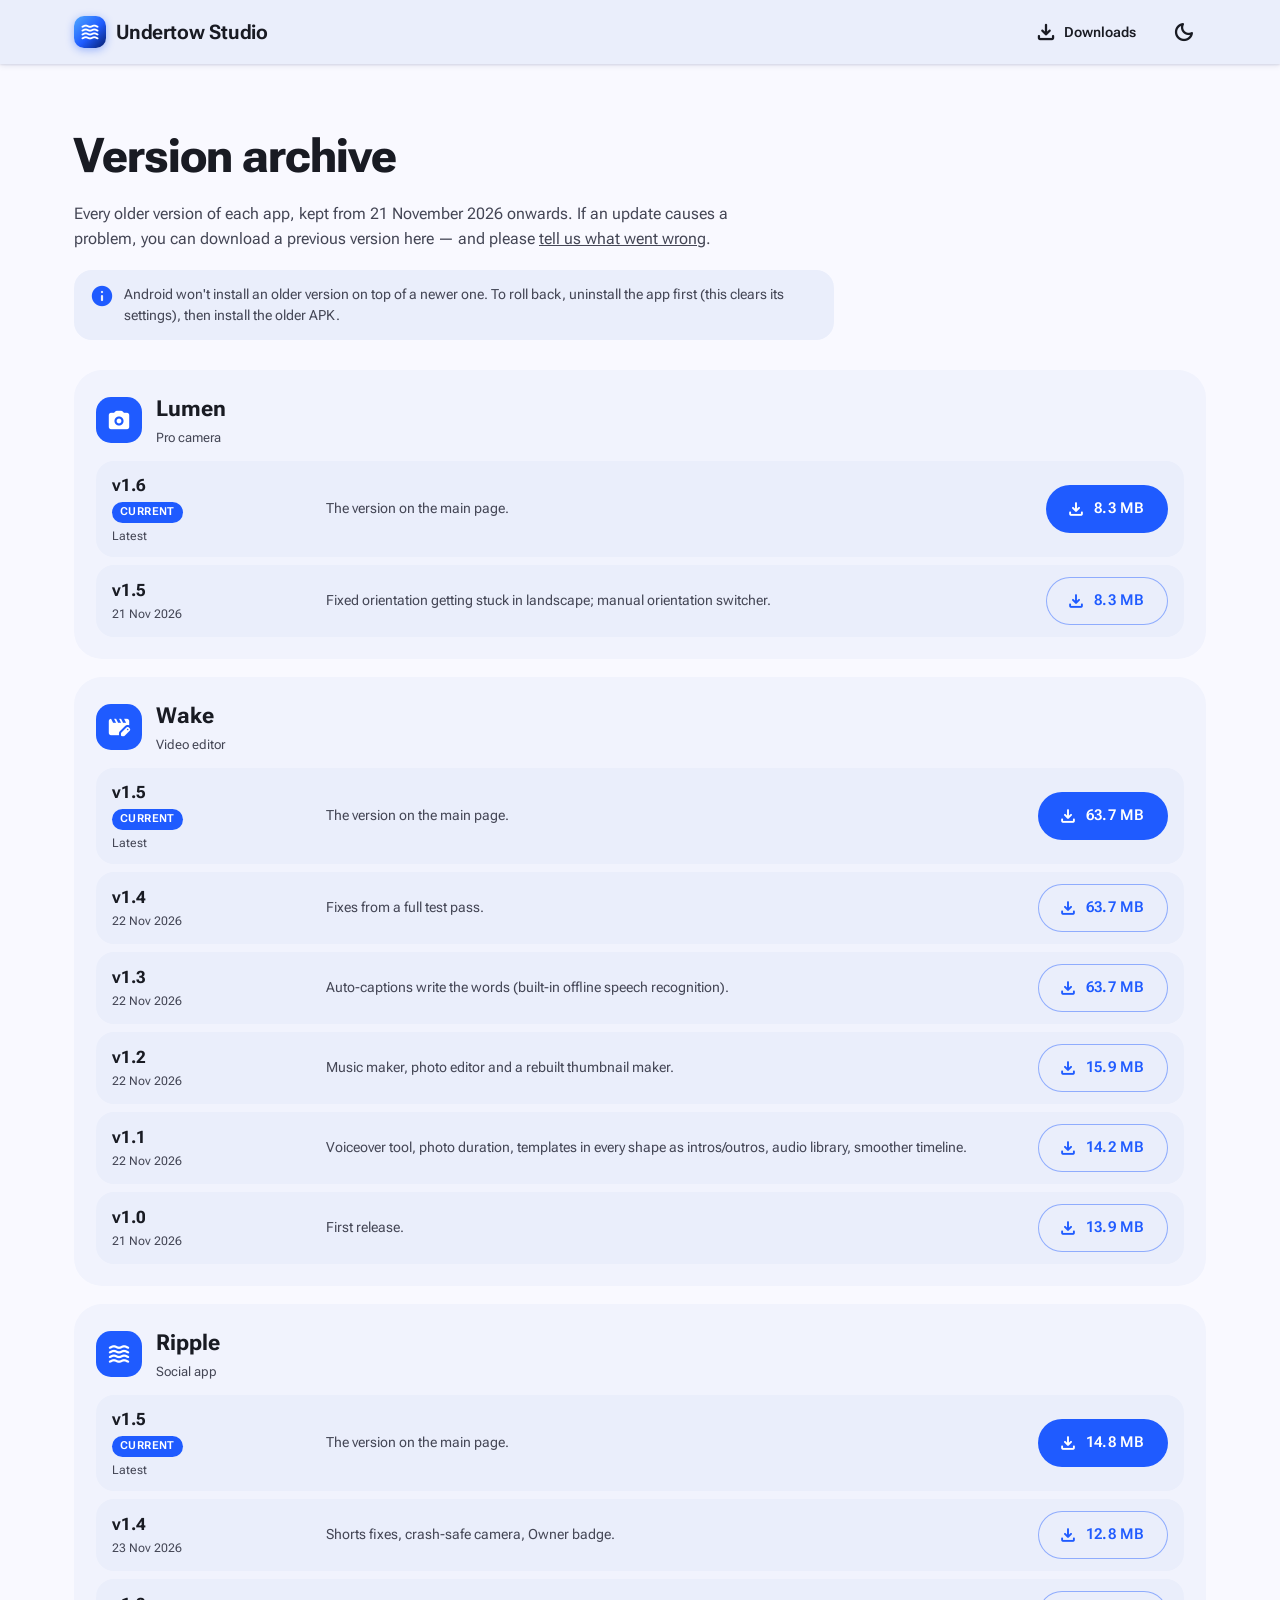
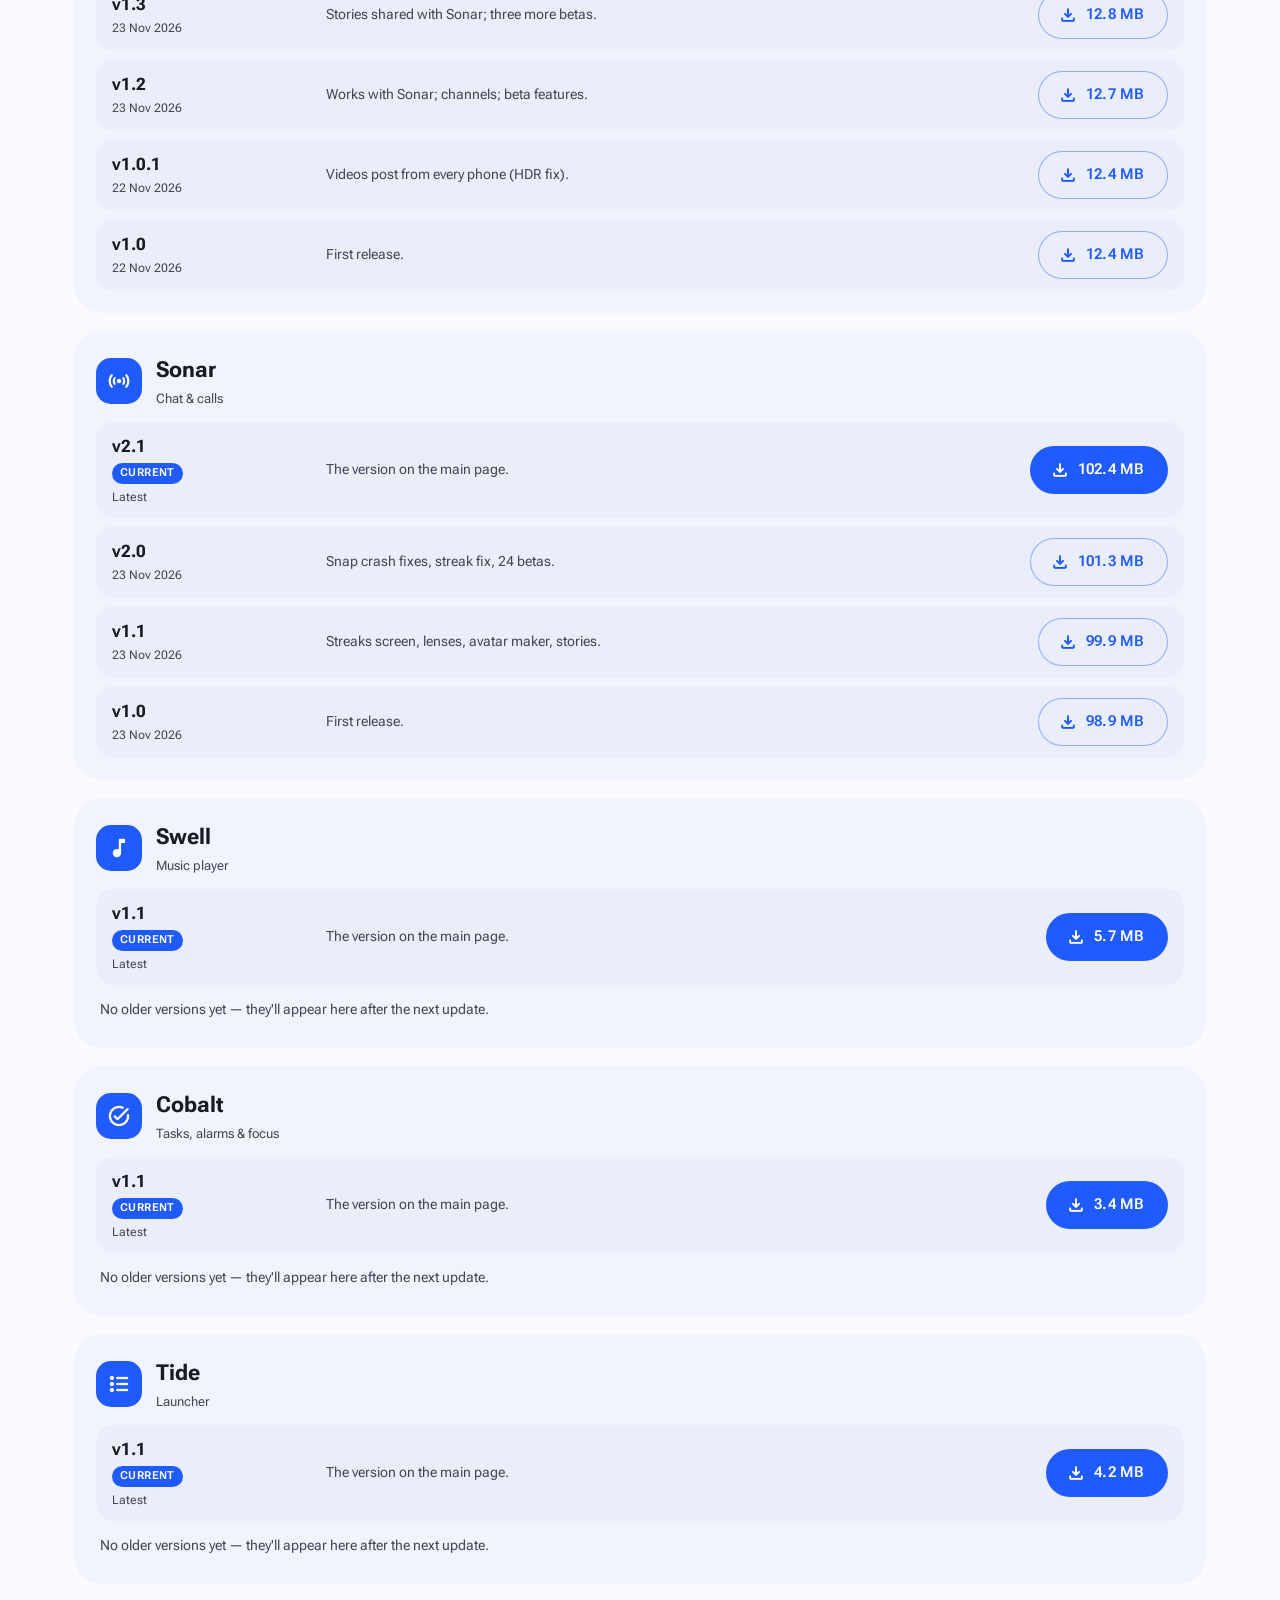
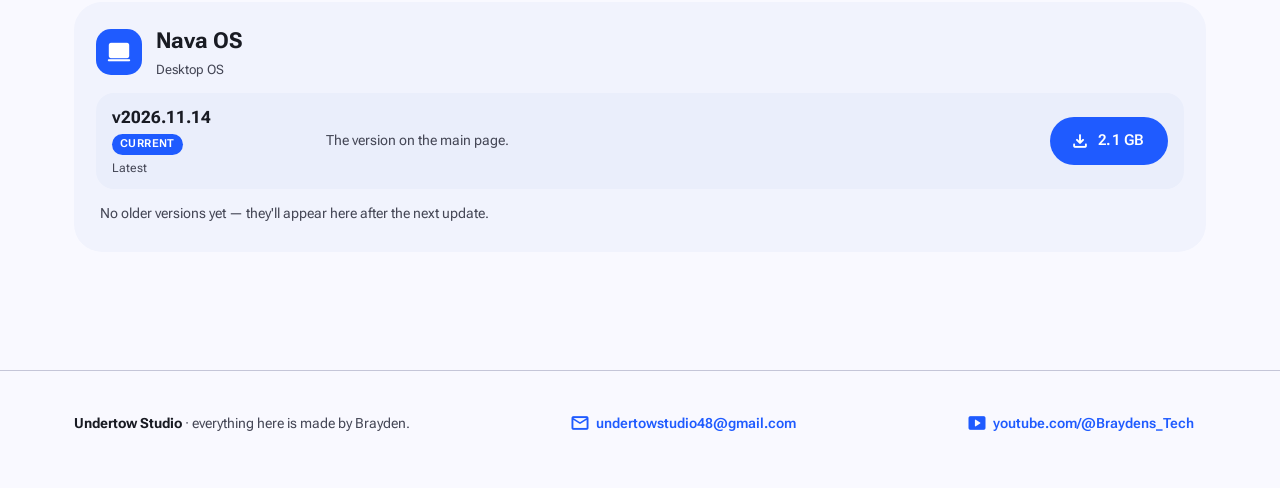
==== commit 581a85fd: "Sonar 2.1 (GitHub Release asset sonar-2.1; 2.0 kept in archive) + Ripple 1.5 (1.4 archived); Beacons" ====
--- a/archive.html
+++ b/archive.html
@@ -379,9 +379,14 @@
       <div class="app-head"><span class="ic"><span class="ms fill">waves</span></span><div><h3>Ripple</h3><span class="kind">Social app</span></div></div>
       <ul>
         <li class="ver">
-          <div class="v"><b>v1.4</b><span class="cur">Current</span><span class="d">Latest</span></div>
-          <p>The version on the main page.</p>
-          <a class="btn dl" href="Ripple.apk" download><span class="ms">download</span>12.8 MB</a>
+          <div class="v"><b>v1.5</b><span class="cur">Current</span><span class="d">Latest</span></div>
+          <p>The version on the main page.</p>
+          <a class="btn dl" href="Ripple.apk" download><span class="ms">download</span>14.8 MB</a>
+        </li>
+        <li class="ver">
+          <div class="v"><b>v1.4</b><span class="d">23 Nov 2026</span></div>
+          <p>Shorts fixes, crash-safe camera, Owner badge.</p>
+          <a class="btn ghost" href="archive/Ripple-1.4.apk" download><span class="ms">download</span>12.8 MB</a>
         </li>
         <li class="ver">
           <div class="v"><b>v1.3</b><span class="d">23 Nov 2026</span></div>
@@ -409,9 +414,14 @@
       <div class="app-head"><span class="ic"><span class="ms fill">sensors</span></span><div><h3>Sonar</h3><span class="kind">Chat &amp; calls</span></div></div>
       <ul>
         <li class="ver">
-          <div class="v"><b>v2.0</b><span class="cur">Current</span><span class="d">Latest</span></div>
-          <p>The version on the main page.</p>
-          <a class="btn dl" href="https://github.com/1tekno4884-sketch/undertow-studio/releases/download/sonar-2.0/Sonar.apk"><span class="ms">download</span>101.3 MB</a>
+          <div class="v"><b>v2.1</b><span class="cur">Current</span><span class="d">Latest</span></div>
+          <p>The version on the main page.</p>
+          <a class="btn dl" href="https://github.com/1tekno4884-sketch/undertow-studio/releases/download/sonar-2.1/Sonar.apk"><span class="ms">download</span>102.4 MB</a>
+        </li>
+        <li class="ver">
+          <div class="v"><b>v2.0</b><span class="d">23 Nov 2026</span></div>
+          <p>Snap crash fixes, streak fix, 24 betas.</p>
+          <a class="btn ghost" href="https://github.com/1tekno4884-sketch/undertow-studio/releases/download/sonar-2.0/Sonar.apk"><span class="ms">download</span>101.3 MB</a>
         </li>
         <li class="ver">
           <div class="v"><b>v1.1</b><span class="d">23 Nov 2026</span></div>
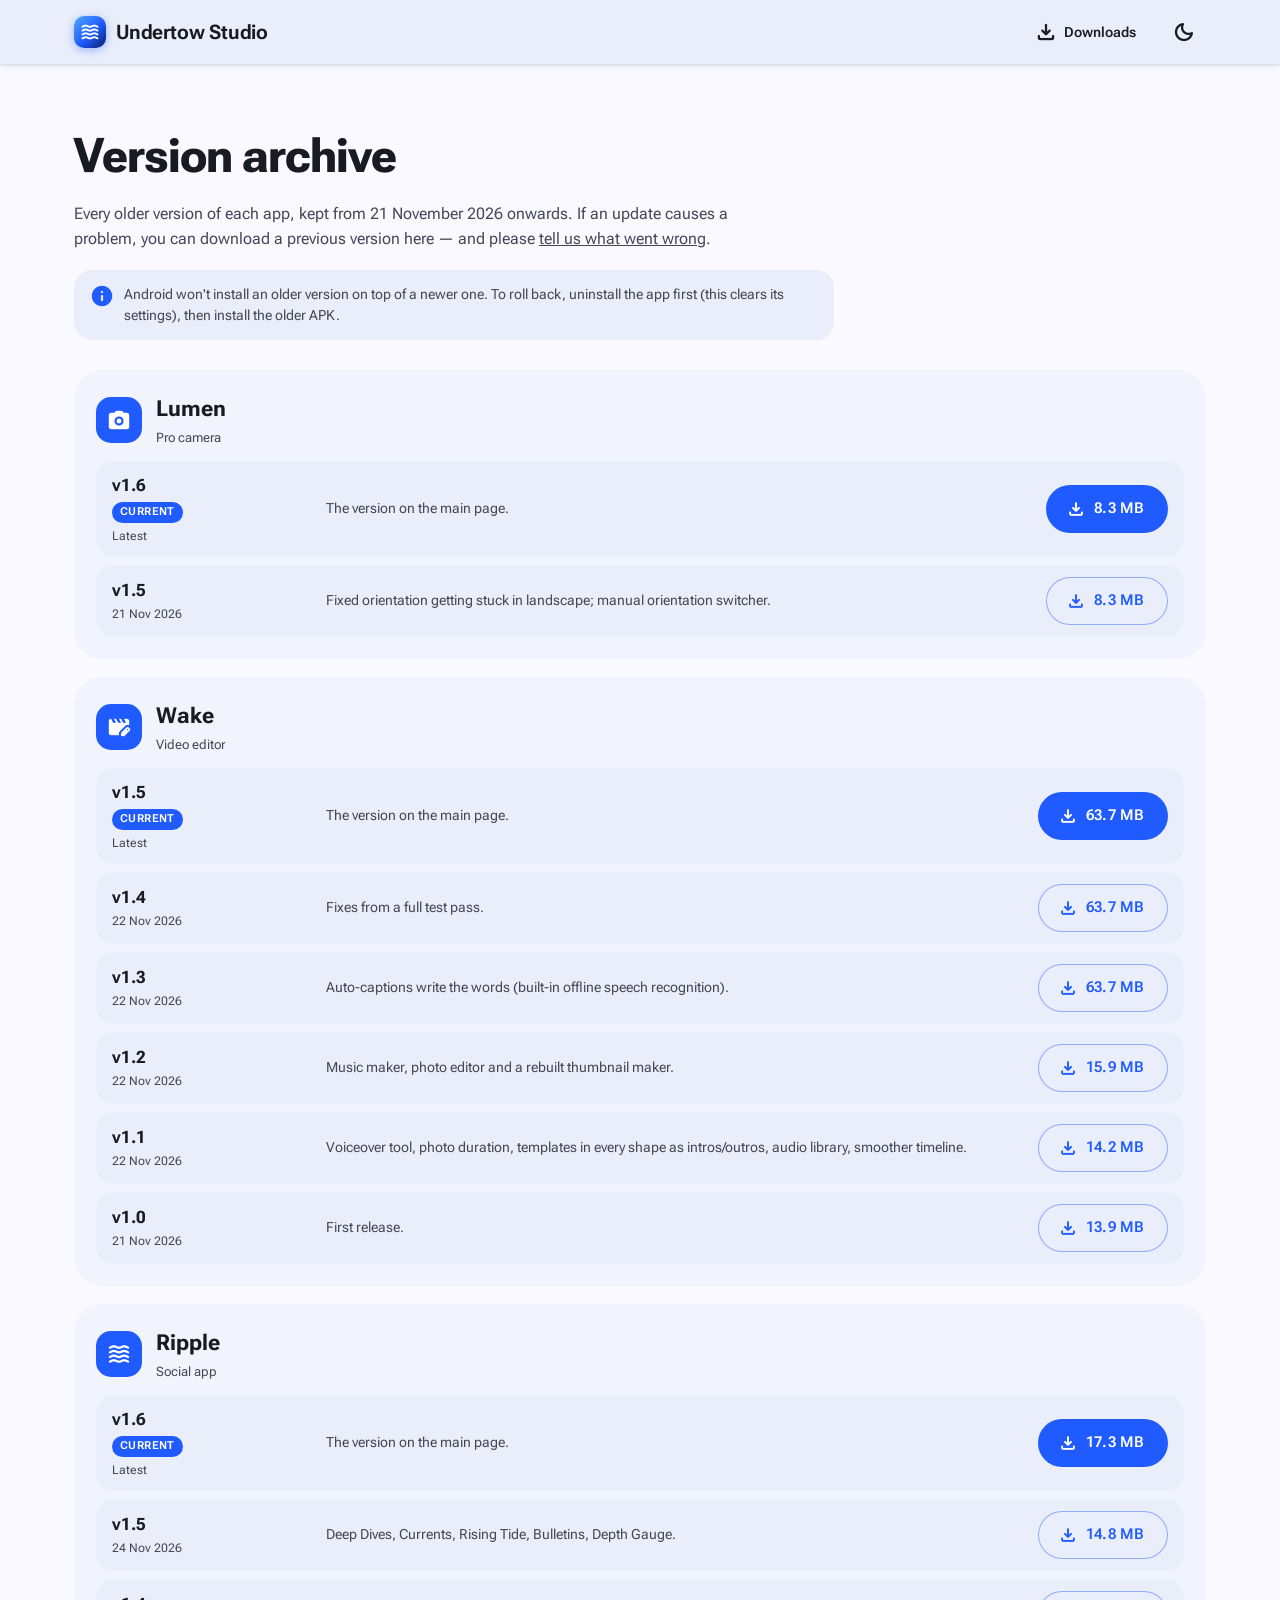
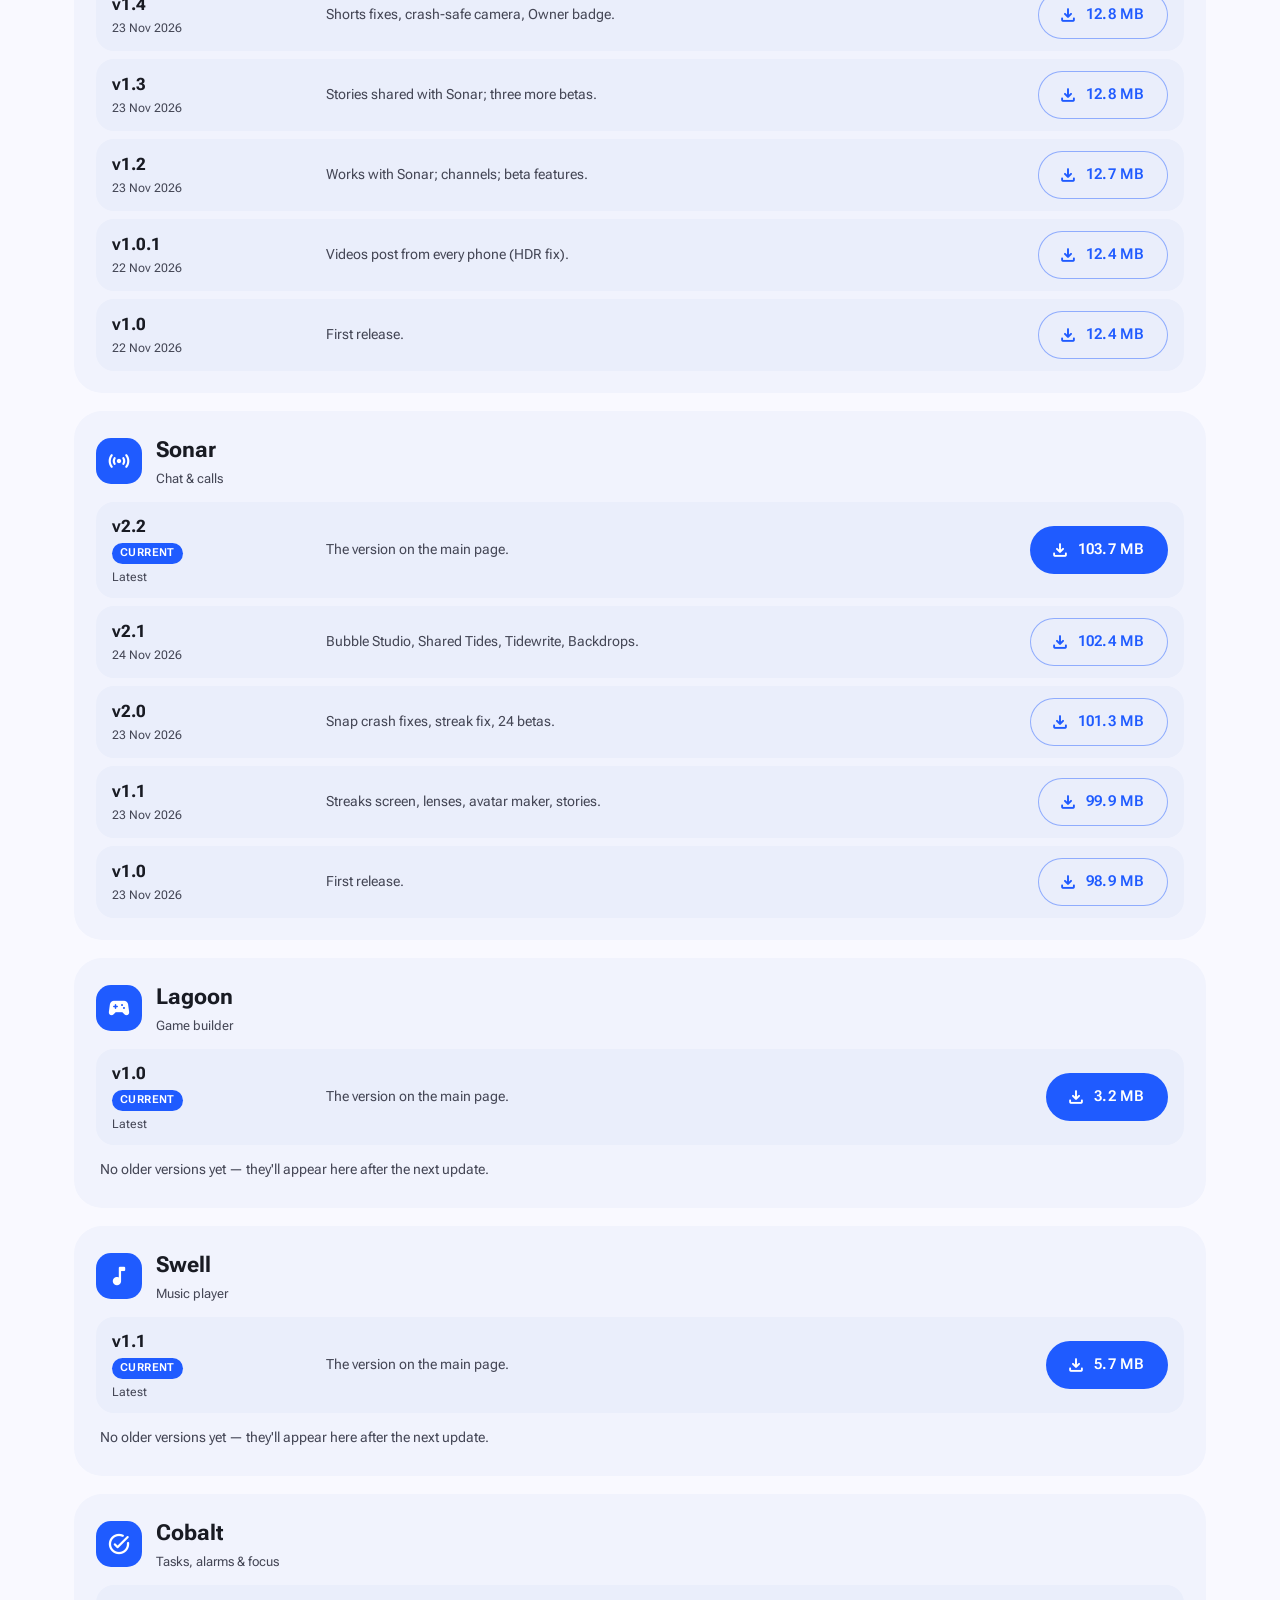
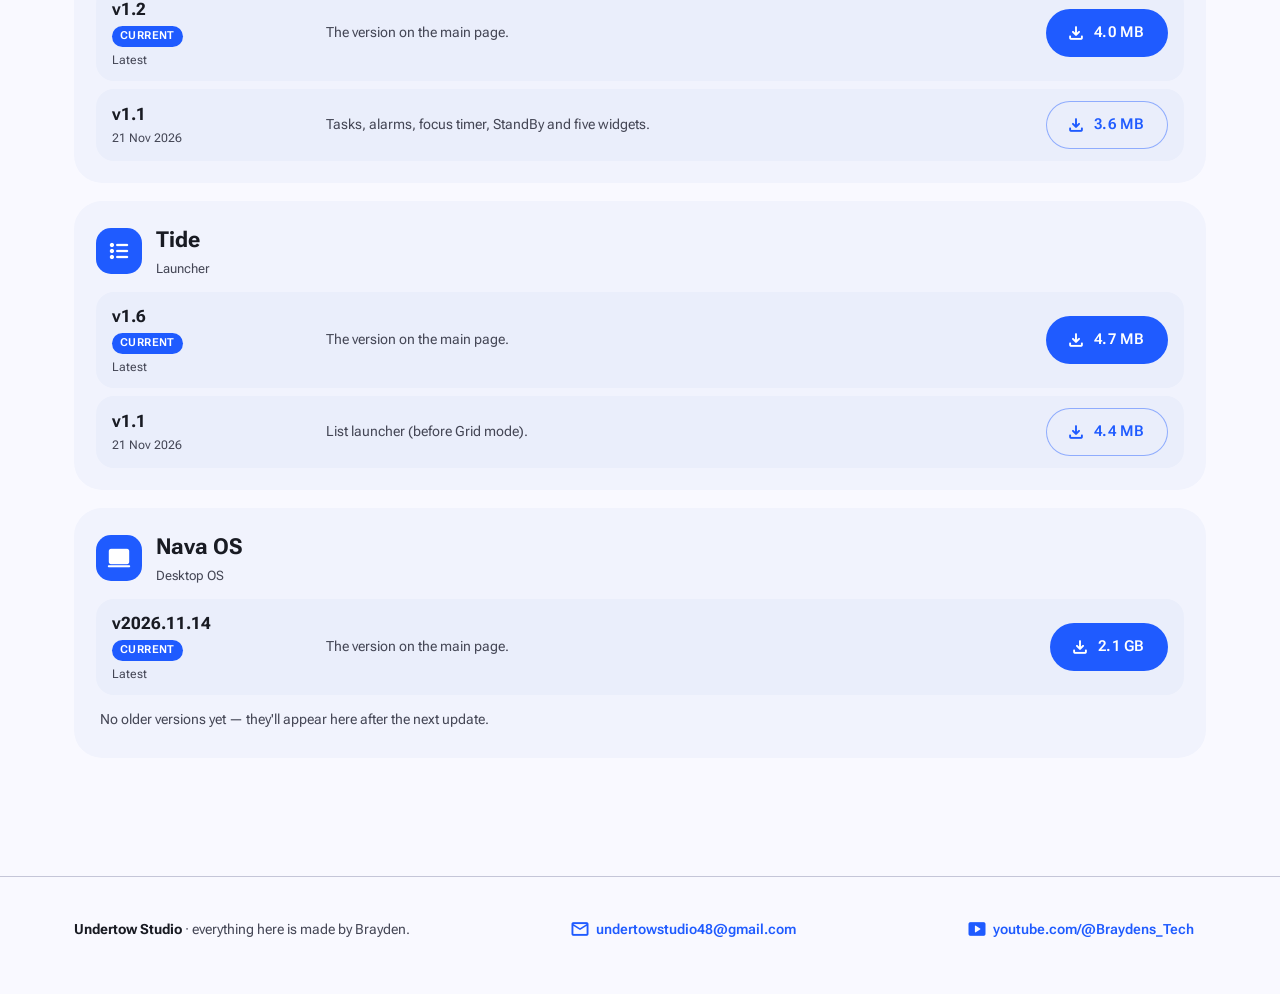
==== commit e7c4abe2: "Update 3: Sonar 2.2 (GitHub Release asset sonar-2.2; 2.1 kept in archive), Ripple 1.6 (1.5 archived)" ====
--- a/archive.html
+++ b/archive.html
@@ -379,9 +379,14 @@
       <div class="app-head"><span class="ic"><span class="ms fill">waves</span></span><div><h3>Ripple</h3><span class="kind">Social app</span></div></div>
       <ul>
         <li class="ver">
-          <div class="v"><b>v1.5</b><span class="cur">Current</span><span class="d">Latest</span></div>
-          <p>The version on the main page.</p>
-          <a class="btn dl" href="Ripple.apk" download><span class="ms">download</span>14.8 MB</a>
+          <div class="v"><b>v1.6</b><span class="cur">Current</span><span class="d">Latest</span></div>
+          <p>The version on the main page.</p>
+          <a class="btn dl" href="Ripple.apk" download><span class="ms">download</span>17.3 MB</a>
+        </li>
+        <li class="ver">
+          <div class="v"><b>v1.5</b><span class="d">24 Nov 2026</span></div>
+          <p>Deep Dives, Currents, Rising Tide, Bulletins, Depth Gauge.</p>
+          <a class="btn ghost" href="archive/Ripple-1.5.apk" download><span class="ms">download</span>14.8 MB</a>
         </li>
         <li class="ver">
           <div class="v"><b>v1.4</b><span class="d">23 Nov 2026</span></div>
@@ -414,9 +419,14 @@
       <div class="app-head"><span class="ic"><span class="ms fill">sensors</span></span><div><h3>Sonar</h3><span class="kind">Chat &amp; calls</span></div></div>
       <ul>
         <li class="ver">
-          <div class="v"><b>v2.1</b><span class="cur">Current</span><span class="d">Latest</span></div>
-          <p>The version on the main page.</p>
-          <a class="btn dl" href="https://github.com/1tekno4884-sketch/undertow-studio/releases/download/sonar-2.1/Sonar.apk"><span class="ms">download</span>102.4 MB</a>
+          <div class="v"><b>v2.2</b><span class="cur">Current</span><span class="d">Latest</span></div>
+          <p>The version on the main page.</p>
+          <a class="btn dl" href="https://github.com/1tekno4884-sketch/undertow-studio/releases/download/sonar-2.2/Sonar.apk"><span class="ms">download</span>103.7 MB</a>
+        </li>
+        <li class="ver">
+          <div class="v"><b>v2.1</b><span class="d">24 Nov 2026</span></div>
+          <p>Bubble Studio, Shared Tides, Tidewrite, Backdrops.</p>
+          <a class="btn ghost" href="https://github.com/1tekno4884-sketch/undertow-studio/releases/download/sonar-2.1/Sonar.apk"><span class="ms">download</span>102.4 MB</a>
         </li>
         <li class="ver">
           <div class="v"><b>v2.0</b><span class="d">23 Nov 2026</span></div>
@@ -436,6 +446,17 @@
       </ul>
     </section>
     <section class="app">
+      <div class="app-head"><span class="ic"><span class="ms fill">sports_esports</span></span><div><h3>Lagoon</h3><span class="kind">Game builder</span></div></div>
+      <ul>
+        <li class="ver">
+          <div class="v"><b>v1.0</b><span class="cur">Current</span><span class="d">Latest</span></div>
+          <p>The version on the main page.</p>
+          <a class="btn dl" href="Lagoon.apk" download><span class="ms">download</span>3.2 MB</a>
+        </li>
+        <li class="empty">No older versions yet — they'll appear here after the next update.</li>
+      </ul>
+    </section>
+    <section class="app">
       <div class="app-head"><span class="ic"><span class="ms fill">music_note</span></span><div><h3>Swell</h3><span class="kind">Music player</span></div></div>
       <ul>
         <li class="ver">
@@ -450,22 +471,30 @@
       <div class="app-head"><span class="ic"><span class="ms fill">task_alt</span></span><div><h3>Cobalt</h3><span class="kind">Tasks, alarms & focus</span></div></div>
       <ul>
         <li class="ver">
-          <div class="v"><b>v1.1</b><span class="cur">Current</span><span class="d">Latest</span></div>
-          <p>The version on the main page.</p>
-          <a class="btn dl" href="Cobalt.apk" download><span class="ms">download</span>3.4 MB</a>
-        </li>
-        <li class="empty">No older versions yet — they'll appear here after the next update.</li>
+          <div class="v"><b>v1.2</b><span class="cur">Current</span><span class="d">Latest</span></div>
+          <p>The version on the main page.</p>
+          <a class="btn dl" href="Cobalt.apk" download><span class="ms">download</span>4.0 MB</a>
+        </li>
+        <li class="ver">
+          <div class="v"><b>v1.1</b><span class="d">21 Nov 2026</span></div>
+          <p>Tasks, alarms, focus timer, StandBy and five widgets.</p>
+          <a class="btn ghost" href="archive/Cobalt-1.1.apk" download><span class="ms">download</span>3.6 MB</a>
+        </li>
       </ul>
     </section>
     <section class="app">
       <div class="app-head"><span class="ic"><span class="ms fill">format_list_bulleted</span></span><div><h3>Tide</h3><span class="kind">Launcher</span></div></div>
       <ul>
         <li class="ver">
-          <div class="v"><b>v1.1</b><span class="cur">Current</span><span class="d">Latest</span></div>
-          <p>The version on the main page.</p>
-          <a class="btn dl" href="Tide.apk" download><span class="ms">download</span>4.2 MB</a>
-        </li>
-        <li class="empty">No older versions yet — they'll appear here after the next update.</li>
+          <div class="v"><b>v1.6</b><span class="cur">Current</span><span class="d">Latest</span></div>
+          <p>The version on the main page.</p>
+          <a class="btn dl" href="Tide.apk" download><span class="ms">download</span>4.7 MB</a>
+        </li>
+        <li class="ver">
+          <div class="v"><b>v1.1</b><span class="d">21 Nov 2026</span></div>
+          <p>List launcher (before Grid mode).</p>
+          <a class="btn ghost" href="archive/Tide-1.1.apk" download><span class="ms">download</span>4.4 MB</a>
+        </li>
       </ul>
     </section>
     <section class="app">
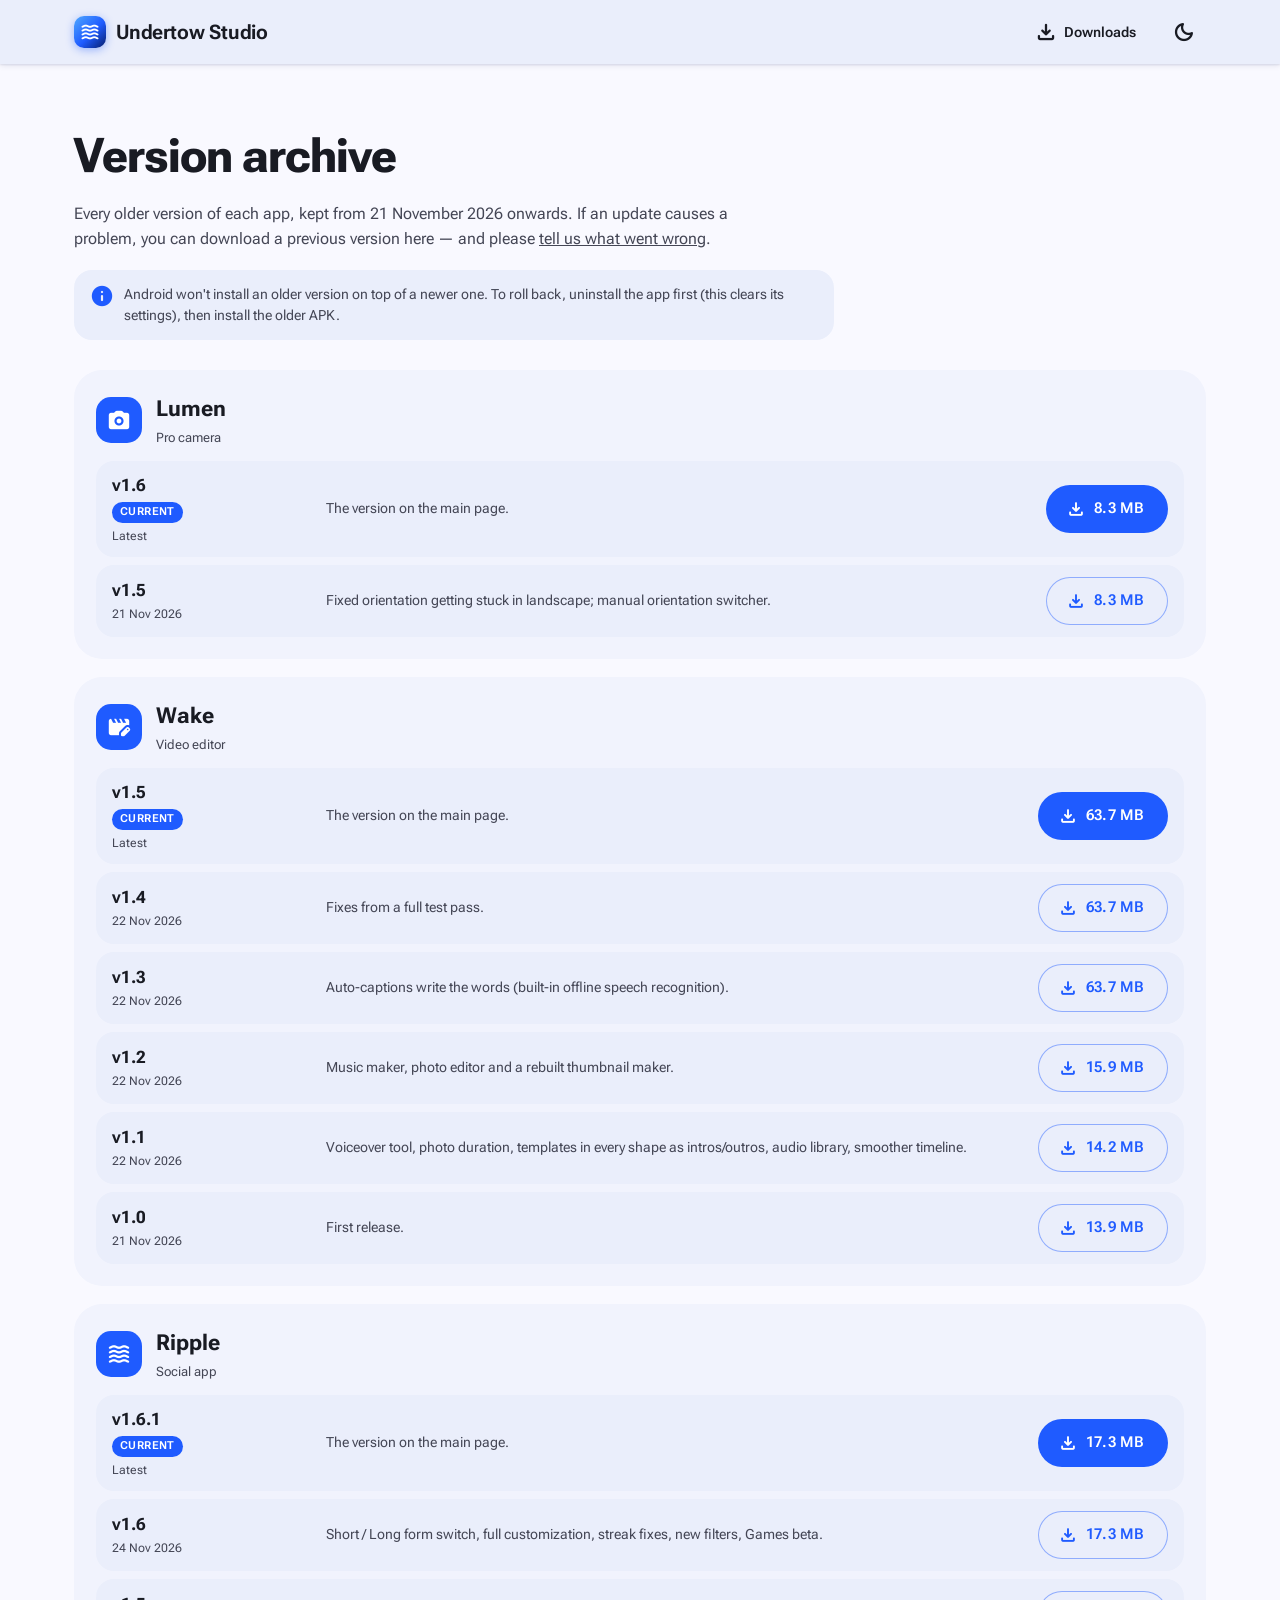
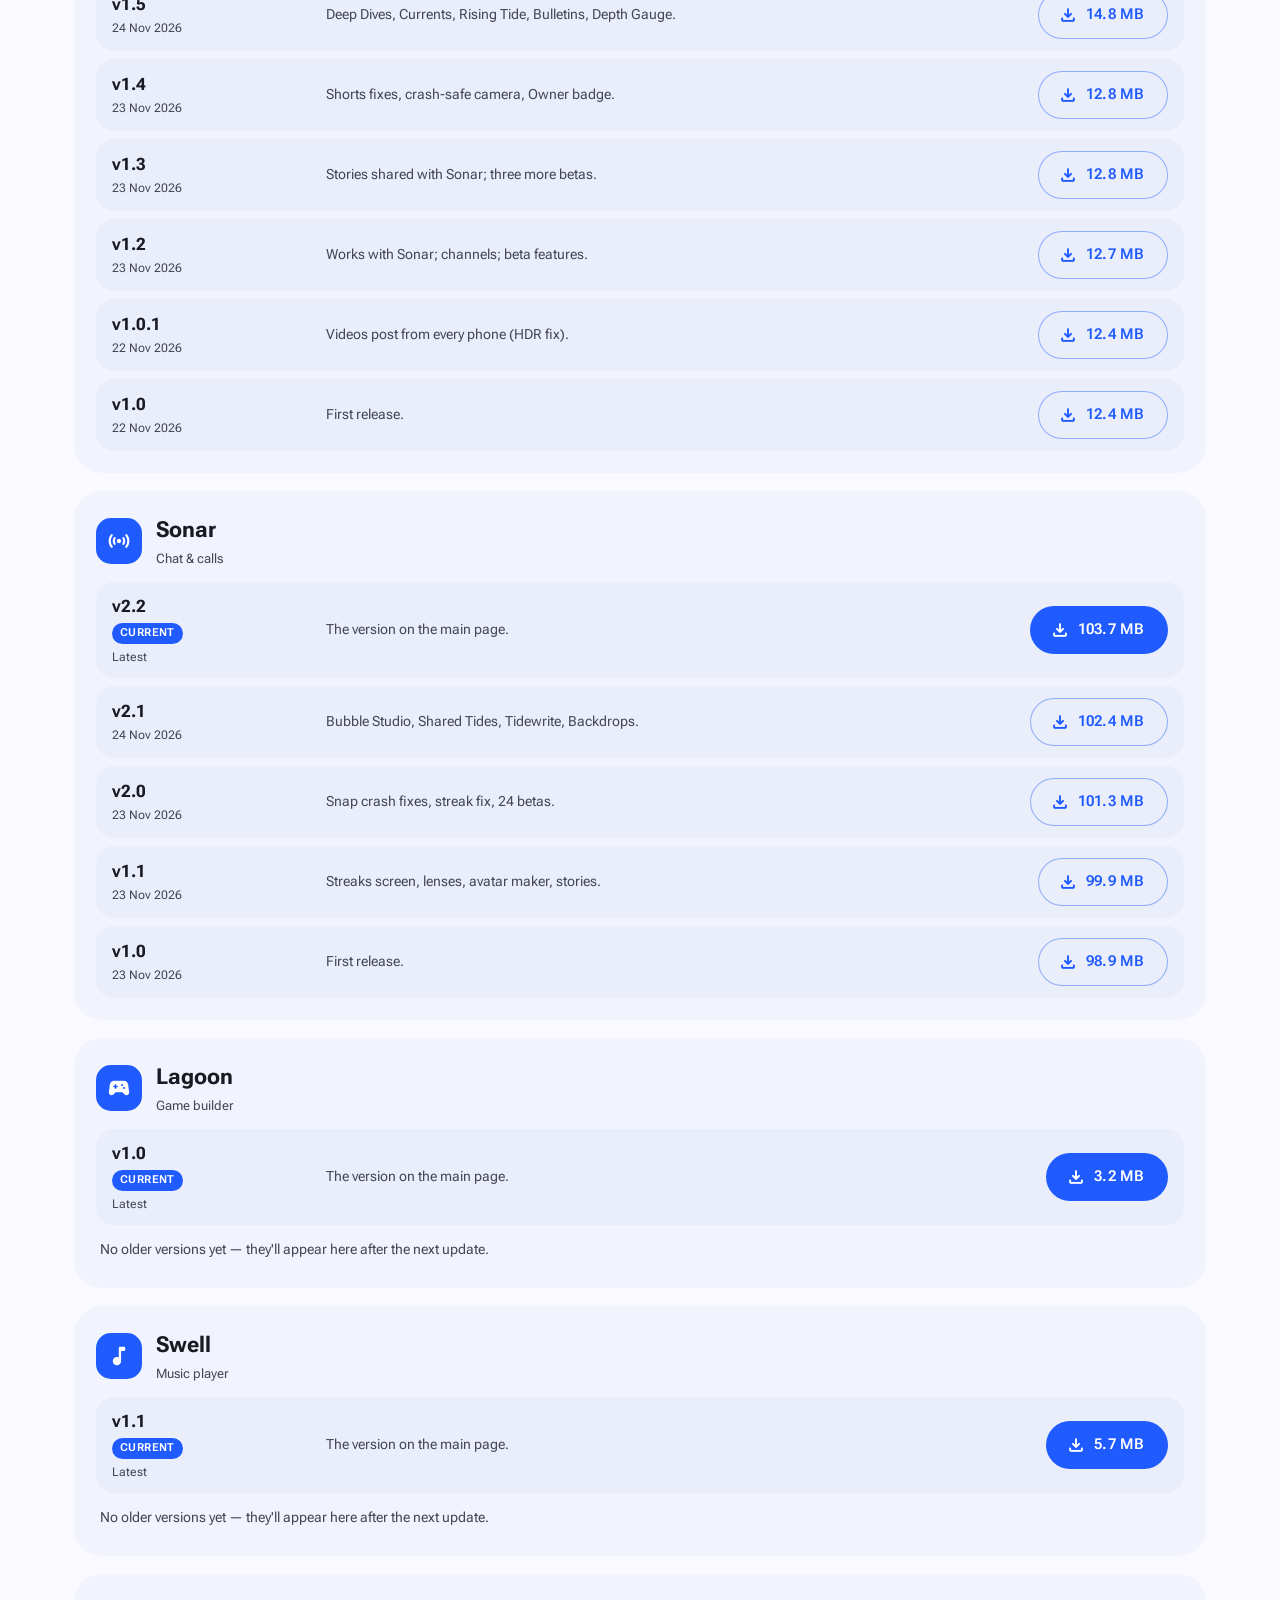
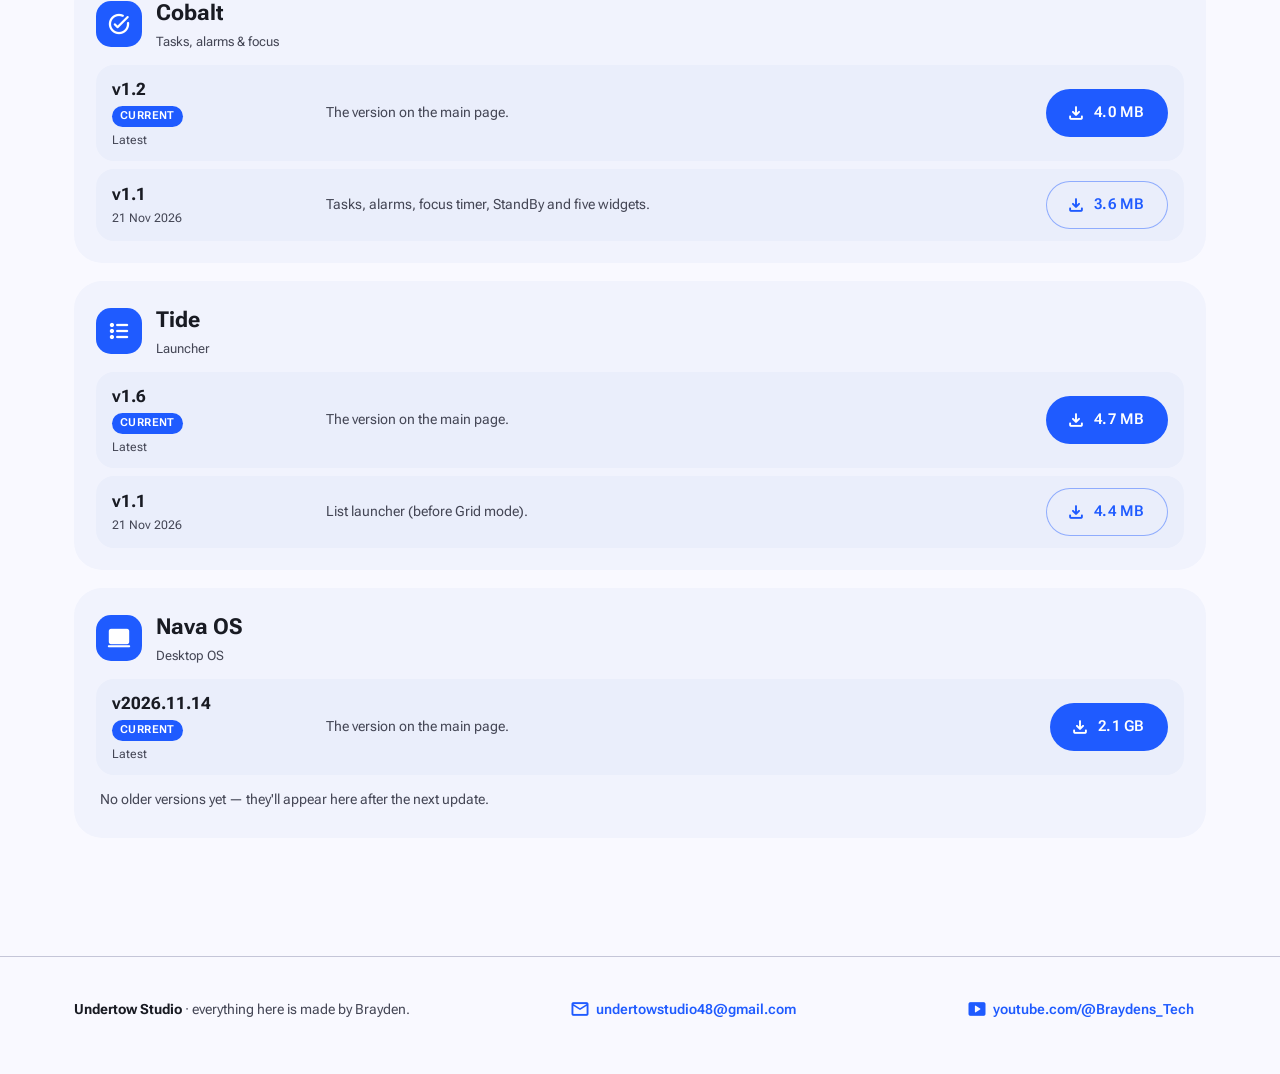
==== commit 816493bd: "Ripple 1.6.1 (1.6 archived)" ====
--- a/archive.html
+++ b/archive.html
@@ -379,9 +379,14 @@
       <div class="app-head"><span class="ic"><span class="ms fill">waves</span></span><div><h3>Ripple</h3><span class="kind">Social app</span></div></div>
       <ul>
         <li class="ver">
-          <div class="v"><b>v1.6</b><span class="cur">Current</span><span class="d">Latest</span></div>
+          <div class="v"><b>v1.6.1</b><span class="cur">Current</span><span class="d">Latest</span></div>
           <p>The version on the main page.</p>
           <a class="btn dl" href="Ripple.apk" download><span class="ms">download</span>17.3 MB</a>
+        </li>
+        <li class="ver">
+          <div class="v"><b>v1.6</b><span class="d">24 Nov 2026</span></div>
+          <p>Short / Long form switch, full customization, streak fixes, new filters, Games beta.</p>
+          <a class="btn ghost" href="archive/Ripple-1.6.apk" download><span class="ms">download</span>17.3 MB</a>
         </li>
         <li class="ver">
           <div class="v"><b>v1.5</b><span class="d">24 Nov 2026</span></div>
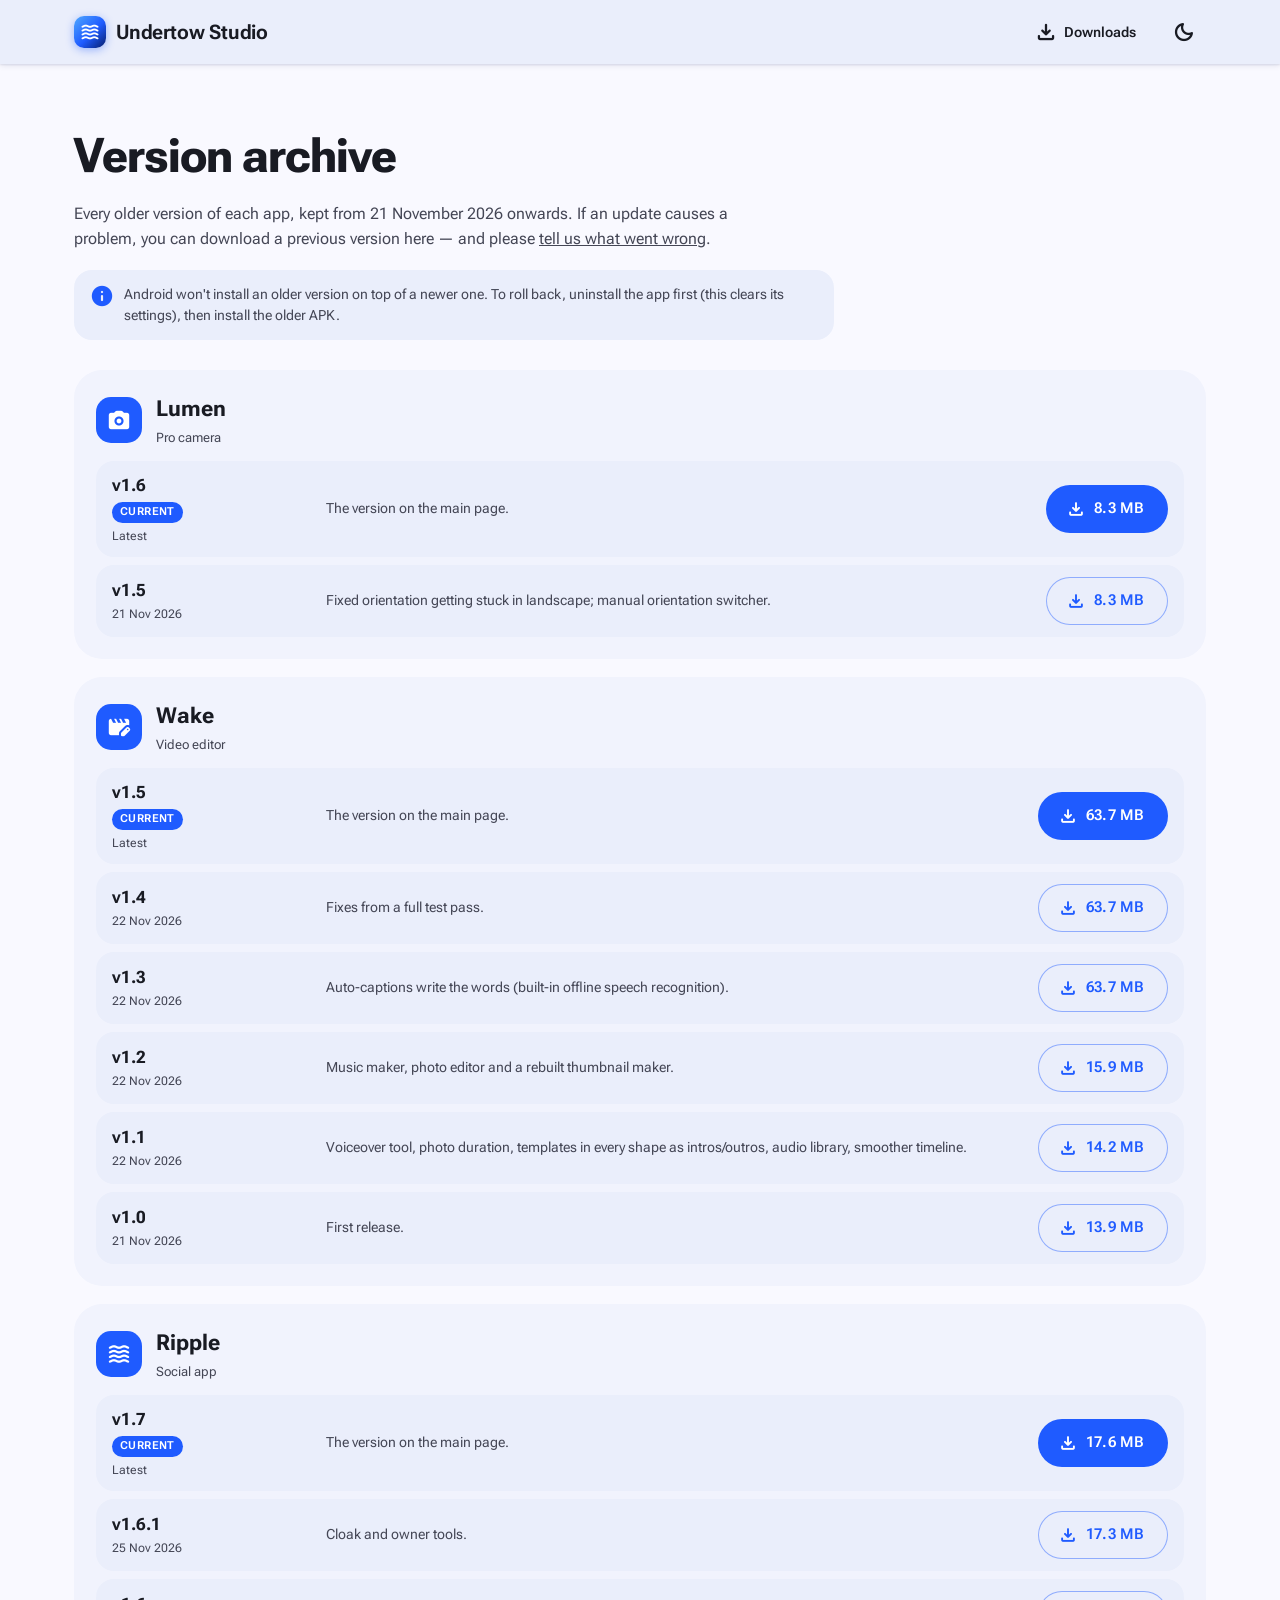
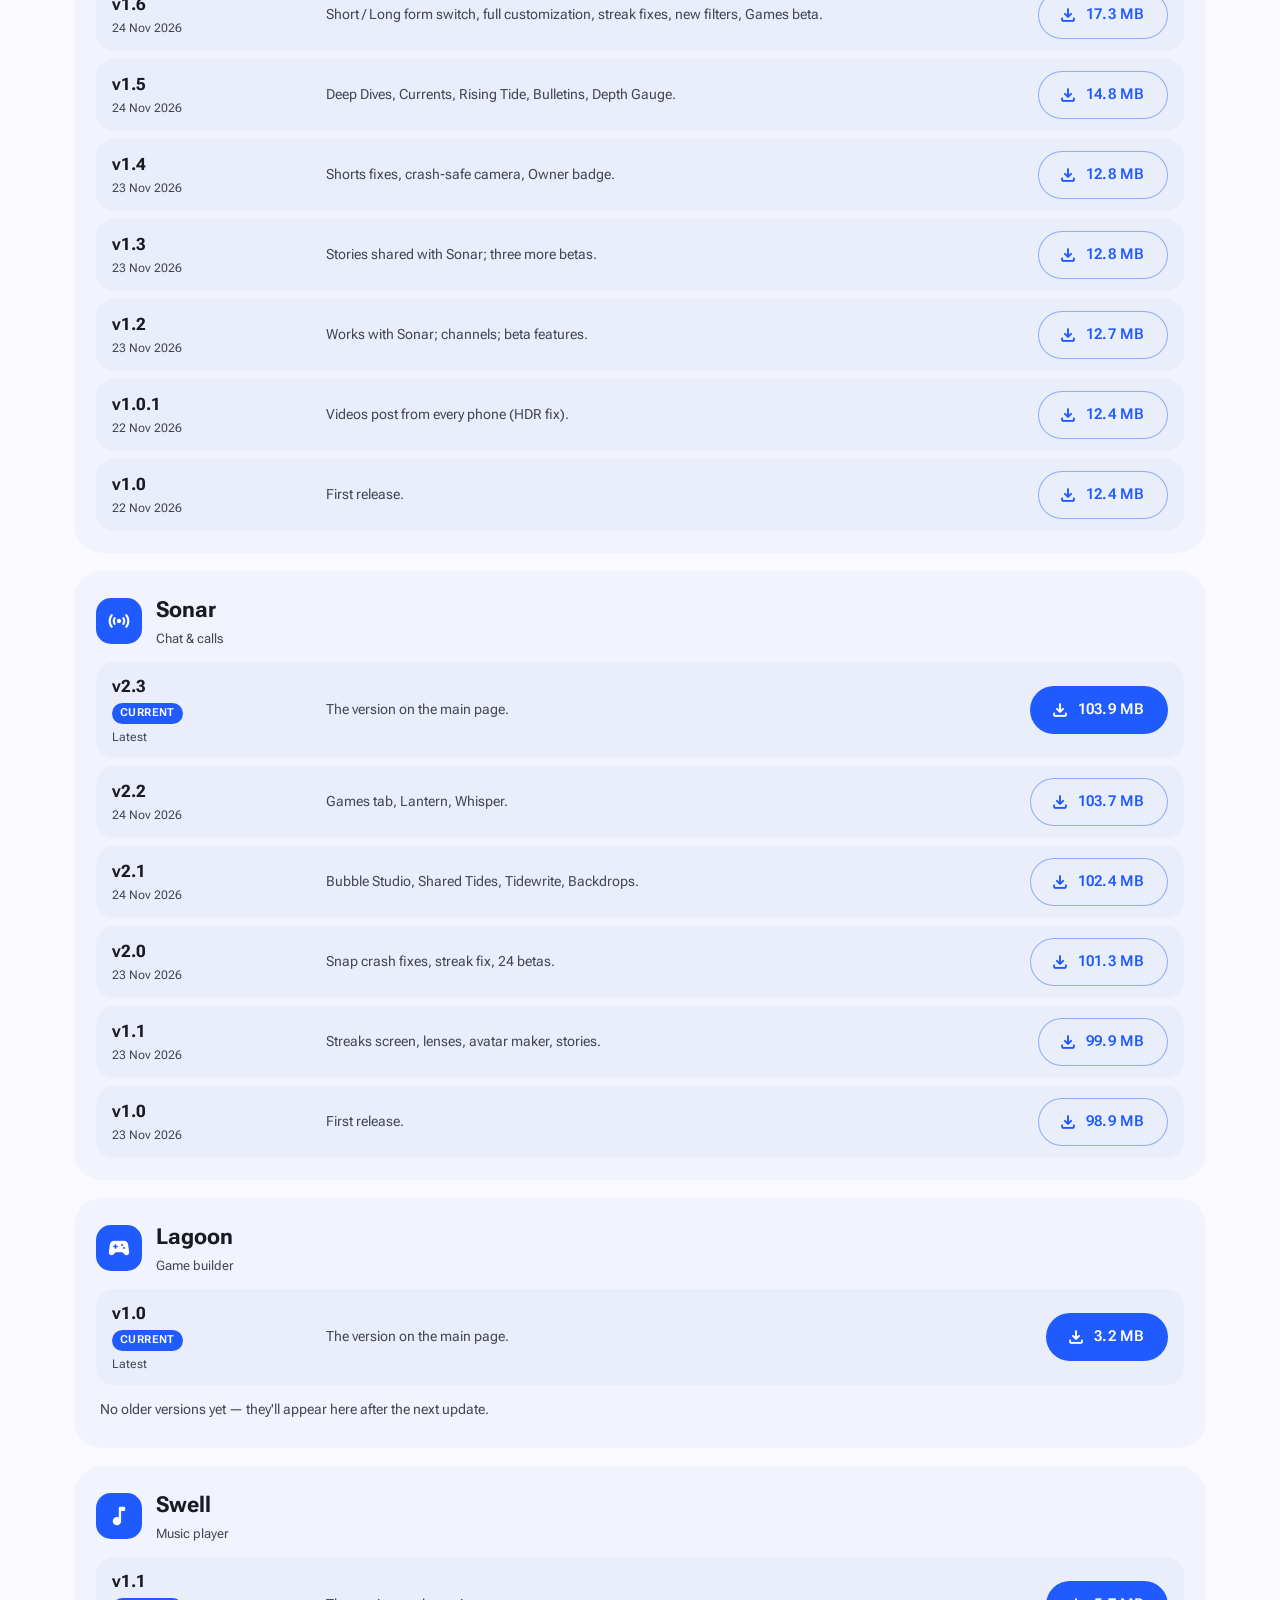
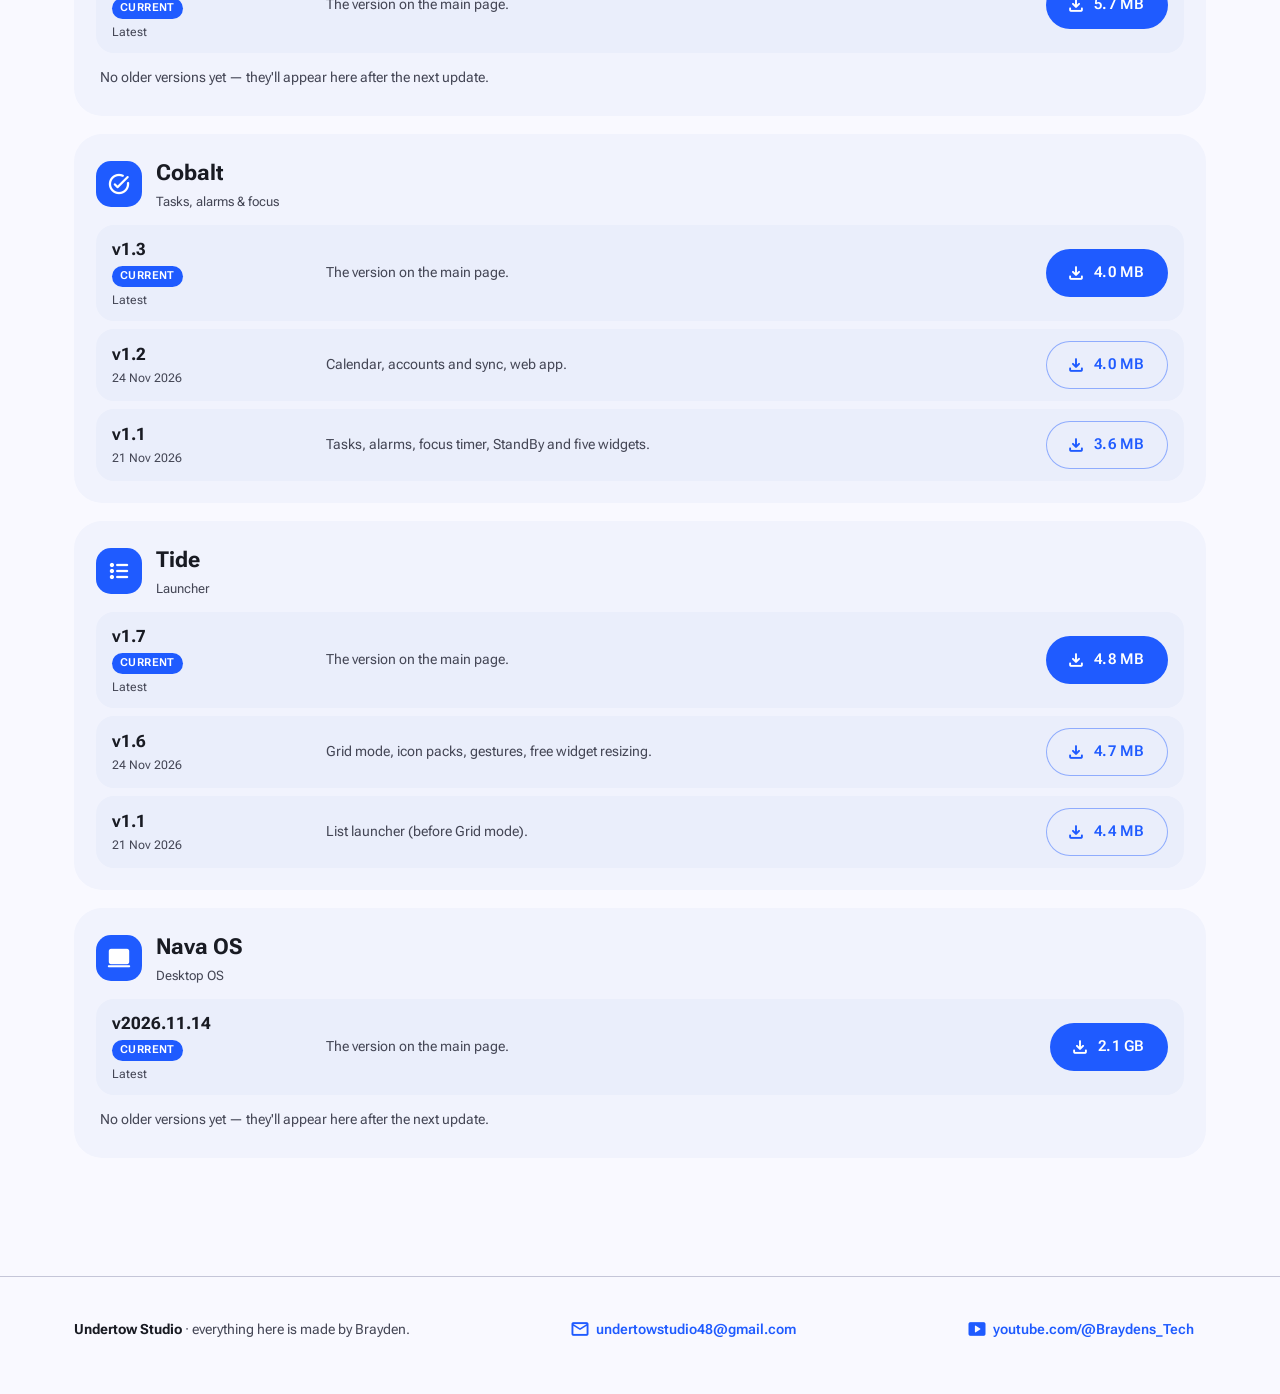
==== commit 2d31434e: "Update 4: Sonar 2.3 (release asset), Ripple 1.7, Cobalt 1.3, Tide 1.7 (old versions archived)" ====
--- a/archive.html
+++ b/archive.html
@@ -379,9 +379,14 @@
       <div class="app-head"><span class="ic"><span class="ms fill">waves</span></span><div><h3>Ripple</h3><span class="kind">Social app</span></div></div>
       <ul>
         <li class="ver">
-          <div class="v"><b>v1.6.1</b><span class="cur">Current</span><span class="d">Latest</span></div>
-          <p>The version on the main page.</p>
-          <a class="btn dl" href="Ripple.apk" download><span class="ms">download</span>17.3 MB</a>
+          <div class="v"><b>v1.7</b><span class="cur">Current</span><span class="d">Latest</span></div>
+          <p>The version on the main page.</p>
+          <a class="btn dl" href="Ripple.apk" download><span class="ms">download</span>17.6 MB</a>
+        </li>
+        <li class="ver">
+          <div class="v"><b>v1.6.1</b><span class="d">25 Nov 2026</span></div>
+          <p>Cloak and owner tools.</p>
+          <a class="btn ghost" href="archive/Ripple-1.6.1.apk" download><span class="ms">download</span>17.3 MB</a>
         </li>
         <li class="ver">
           <div class="v"><b>v1.6</b><span class="d">24 Nov 2026</span></div>
@@ -424,9 +429,14 @@
       <div class="app-head"><span class="ic"><span class="ms fill">sensors</span></span><div><h3>Sonar</h3><span class="kind">Chat &amp; calls</span></div></div>
       <ul>
         <li class="ver">
-          <div class="v"><b>v2.2</b><span class="cur">Current</span><span class="d">Latest</span></div>
-          <p>The version on the main page.</p>
-          <a class="btn dl" href="https://github.com/1tekno4884-sketch/undertow-studio/releases/download/sonar-2.2/Sonar.apk"><span class="ms">download</span>103.7 MB</a>
+          <div class="v"><b>v2.3</b><span class="cur">Current</span><span class="d">Latest</span></div>
+          <p>The version on the main page.</p>
+          <a class="btn dl" href="https://github.com/1tekno4884-sketch/undertow-studio/releases/download/sonar-2.3/Sonar.apk"><span class="ms">download</span>103.9 MB</a>
+        </li>
+        <li class="ver">
+          <div class="v"><b>v2.2</b><span class="d">24 Nov 2026</span></div>
+          <p>Games tab, Lantern, Whisper.</p>
+          <a class="btn ghost" href="https://github.com/1tekno4884-sketch/undertow-studio/releases/download/sonar-2.2/Sonar.apk"><span class="ms">download</span>103.7 MB</a>
         </li>
         <li class="ver">
           <div class="v"><b>v2.1</b><span class="d">24 Nov 2026</span></div>
@@ -476,9 +486,14 @@
       <div class="app-head"><span class="ic"><span class="ms fill">task_alt</span></span><div><h3>Cobalt</h3><span class="kind">Tasks, alarms & focus</span></div></div>
       <ul>
         <li class="ver">
-          <div class="v"><b>v1.2</b><span class="cur">Current</span><span class="d">Latest</span></div>
+          <div class="v"><b>v1.3</b><span class="cur">Current</span><span class="d">Latest</span></div>
           <p>The version on the main page.</p>
           <a class="btn dl" href="Cobalt.apk" download><span class="ms">download</span>4.0 MB</a>
+        </li>
+        <li class="ver">
+          <div class="v"><b>v1.2</b><span class="d">24 Nov 2026</span></div>
+          <p>Calendar, accounts and sync, web app.</p>
+          <a class="btn ghost" href="archive/Cobalt-1.2.apk" download><span class="ms">download</span>4.0 MB</a>
         </li>
         <li class="ver">
           <div class="v"><b>v1.1</b><span class="d">21 Nov 2026</span></div>
@@ -491,9 +506,14 @@
       <div class="app-head"><span class="ic"><span class="ms fill">format_list_bulleted</span></span><div><h3>Tide</h3><span class="kind">Launcher</span></div></div>
       <ul>
         <li class="ver">
-          <div class="v"><b>v1.6</b><span class="cur">Current</span><span class="d">Latest</span></div>
-          <p>The version on the main page.</p>
-          <a class="btn dl" href="Tide.apk" download><span class="ms">download</span>4.7 MB</a>
+          <div class="v"><b>v1.7</b><span class="cur">Current</span><span class="d">Latest</span></div>
+          <p>The version on the main page.</p>
+          <a class="btn dl" href="Tide.apk" download><span class="ms">download</span>4.8 MB</a>
+        </li>
+        <li class="ver">
+          <div class="v"><b>v1.6</b><span class="d">24 Nov 2026</span></div>
+          <p>Grid mode, icon packs, gestures, free widget resizing.</p>
+          <a class="btn ghost" href="archive/Tide-1.6.apk" download><span class="ms">download</span>4.7 MB</a>
         </li>
         <li class="ver">
           <div class="v"><b>v1.1</b><span class="d">21 Nov 2026</span></div>
